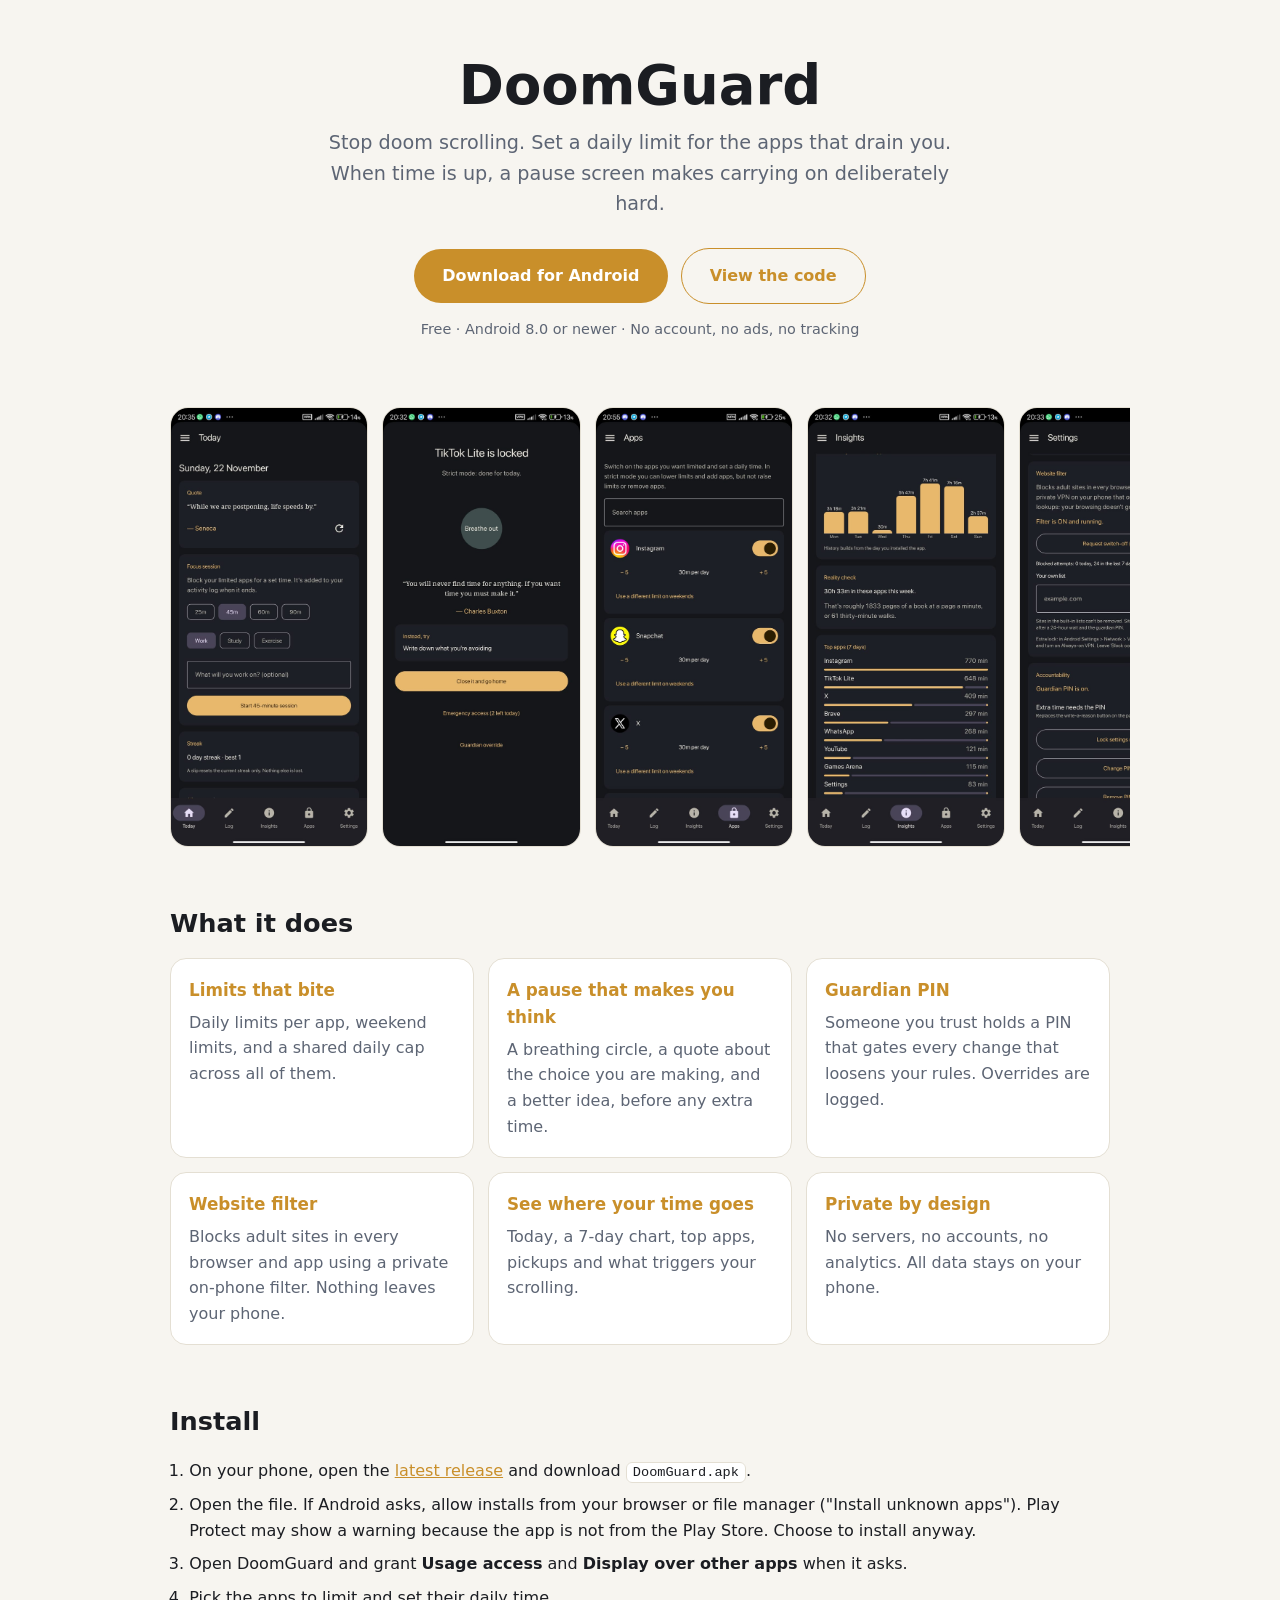
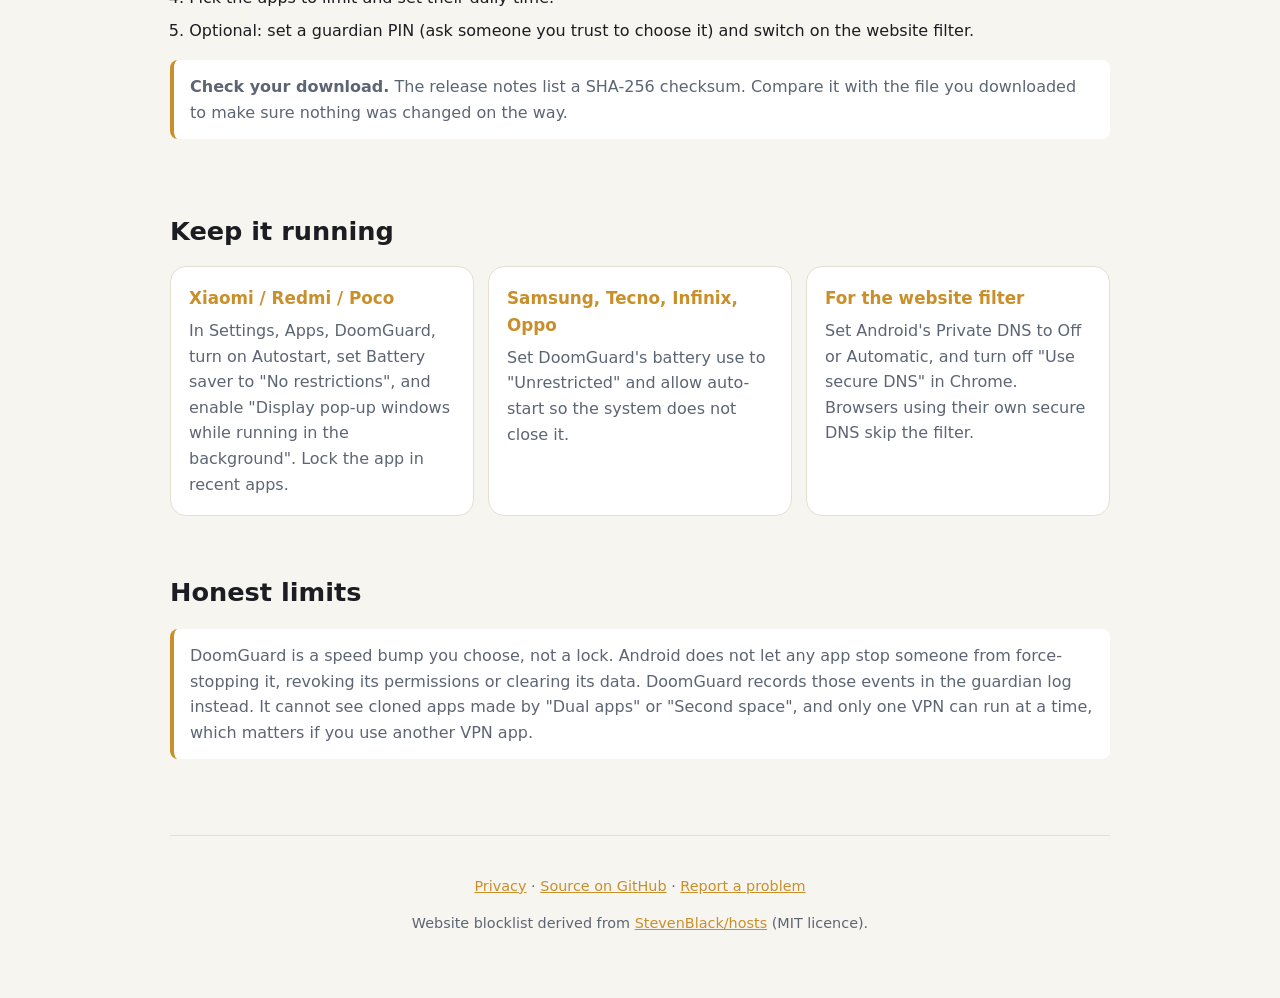
==== docs/index.html @ 23f225f0 "Add download page and privacy policy" ====
<!doctype html>
<html lang="en">
<head>
<meta charset="utf-8">
<meta name="viewport" content="width=device-width, initial-scale=1">
<title>DoomGuard: stop doom scrolling</title>
<meta name="description" content="An Android app that limits doom scrolling with per-app limits, a reflective pause screen, a guardian PIN and an adult-site filter. Free, no accounts, all data stays on your phone.">
<style>
:root{--bg:#14161b;--card:#1e2128;--line:#2c313b;--text:#eef0f4;--muted:#9aa3b2;--gold:#e8b96a;--goldtext:#2a1d05}
@media (prefers-color-scheme: light){:root{--bg:#f7f5f0;--card:#fff;--line:#e4dfd3;--text:#1b1d22;--muted:#5d6574;--gold:#c98f2a;--goldtext:#fff}}
*{box-sizing:border-box}
body{margin:0;background:var(--bg);color:var(--text);font:16px/1.6 system-ui,-apple-system,"Segoe UI",Roboto,sans-serif}
.wrap{max-width:980px;margin:0 auto;padding:0 20px}
header{padding:56px 0 24px;text-align:center}
h1{font-size:clamp(2.2rem,6vw,3.4rem);line-height:1.1;margin:0 0 12px}
.lead{font-size:1.2rem;color:var(--muted);max-width:640px;margin:0 auto 28px}
.btn{display:inline-block;background:var(--gold);color:var(--goldtext);font-weight:700;padding:14px 28px;border-radius:999px;text-decoration:none}
.btn.ghost{background:none;color:var(--gold);border:1px solid var(--gold);margin-left:8px}
.meta{color:var(--muted);font-size:.9rem;margin-top:14px}
.shots{display:flex;gap:14px;overflow-x:auto;padding:28px 20px;scroll-snap-type:x mandatory;margin:0 -20px}
.shots img{height:440px;width:auto;border-radius:18px;border:1px solid var(--line);scroll-snap-align:center;flex:none}
section{padding:28px 0}
h2{font-size:1.6rem;margin:0 0 14px}
.grid{display:grid;grid-template-columns:repeat(auto-fit,minmax(260px,1fr));gap:14px}
.card{background:var(--card);border:1px solid var(--line);border-radius:16px;padding:18px}
.card h3{margin:0 0 6px;font-size:1.05rem;color:var(--gold)}
.card p{margin:0;color:var(--muted)}
ol{padding-left:1.2rem}li{margin:8px 0}
.note{background:var(--card);border-left:4px solid var(--gold);border-radius:8px;padding:14px 16px;color:var(--muted)}
code{background:var(--card);border:1px solid var(--line);padding:2px 6px;border-radius:6px;word-break:break-all;font-size:.85rem}
footer{border-top:1px solid var(--line);margin-top:32px;padding:24px 0 48px;color:var(--muted);font-size:.9rem;text-align:center}
a{color:var(--gold)}
</style>
</head>
<body>
<div class="wrap">
<header>
  <h1>DoomGuard</h1>
  <p class="lead">Stop doom scrolling. Set a daily limit for the apps that drain you. When time is up, a pause screen makes carrying on deliberately hard.</p>
  <a class="btn" href="https://github.com/kaigaisivan/DoomGuard/releases/latest">Download for Android</a>
  <a class="btn ghost" href="https://github.com/kaigaisivan/DoomGuard">View the code</a>
  <p class="meta">Free · Android 8.0 or newer · No account, no ads, no tracking</p>
</header>
</div>

<div class="wrap">
  <div class="shots" aria-label="App screenshots">
    <img src="screenshots/today.png" alt="Today screen" loading="lazy">
    <img src="screenshots/pause.png" alt="Pause screen" loading="lazy">
    <img src="screenshots/apps.png" alt="Apps and limits" loading="lazy">
    <img src="screenshots/insights.png" alt="Insights" loading="lazy">
    <img src="screenshots/filter.png" alt="Website filter" loading="lazy">
    <img src="screenshots/guardian.png" alt="Guardian log" loading="lazy">
  </div>

  <section>
    <h2>What it does</h2>
    <div class="grid">
      <div class="card"><h3>Limits that bite</h3><p>Daily limits per app, weekend limits, and a shared daily cap across all of them.</p></div>
      <div class="card"><h3>A pause that makes you think</h3><p>A breathing circle, a quote about the choice you are making, and a better idea, before any extra time.</p></div>
      <div class="card"><h3>Guardian PIN</h3><p>Someone you trust holds a PIN that gates every change that loosens your rules. Overrides are logged.</p></div>
      <div class="card"><h3>Website filter</h3><p>Blocks adult sites in every browser and app using a private on-phone filter. Nothing leaves your phone.</p></div>
      <div class="card"><h3>See where your time goes</h3><p>Today, a 7-day chart, top apps, pickups and what triggers your scrolling.</p></div>
      <div class="card"><h3>Private by design</h3><p>No servers, no accounts, no analytics. All data stays on your phone.</p></div>
    </div>
  </section>

  <section>
    <h2>Install</h2>
    <ol>
      <li>On your phone, open the <a href="https://github.com/kaigaisivan/DoomGuard/releases/latest">latest release</a> and download <code>DoomGuard.apk</code>.</li>
      <li>Open the file. If Android asks, allow installs from your browser or file manager ("Install unknown apps"). Play Protect may show a warning because the app is not from the Play Store. Choose to install anyway.</li>
      <li>Open DoomGuard and grant <strong>Usage access</strong> and <strong>Display over other apps</strong> when it asks.</li>
      <li>Pick the apps to limit and set their daily time.</li>
      <li>Optional: set a guardian PIN (ask someone you trust to choose it) and switch on the website filter.</li>
    </ol>
    <p class="note"><strong>Check your download.</strong> The release notes list a SHA-256 checksum. Compare it with the file you downloaded to make sure nothing was changed on the way.</p>
  </section>

  <section>
    <h2>Keep it running</h2>
    <div class="grid">
      <div class="card"><h3>Xiaomi / Redmi / Poco</h3><p>In Settings, Apps, DoomGuard, turn on Autostart, set Battery saver to "No restrictions", and enable "Display pop-up windows while running in the background". Lock the app in recent apps.</p></div>
      <div class="card"><h3>Samsung, Tecno, Infinix, Oppo</h3><p>Set DoomGuard's battery use to "Unrestricted" and allow auto-start so the system does not close it.</p></div>
      <div class="card"><h3>For the website filter</h3><p>Set Android's Private DNS to Off or Automatic, and turn off "Use secure DNS" in Chrome. Browsers using their own secure DNS skip the filter.</p></div>
    </div>
  </section>

  <section>
    <h2>Honest limits</h2>
    <p class="note">DoomGuard is a speed bump you choose, not a lock. Android does not let any app stop someone from force-stopping it, revoking its permissions or clearing its data. DoomGuard records those events in the guardian log instead. It cannot see cloned apps made by "Dual apps" or "Second space", and only one VPN can run at a time, which matters if you use another VPN app.</p>
  </section>

  <footer>
    <p><a href="privacy.html">Privacy</a> · <a href="https://github.com/kaigaisivan/DoomGuard">Source on GitHub</a> · <a href="https://github.com/kaigaisivan/DoomGuard/issues">Report a problem</a></p>
    <p>Website blocklist derived from <a href="https://github.com/StevenBlack/hosts">StevenBlack/hosts</a> (MIT licence).</p>
  </footer>
</div>
</body>
</html>
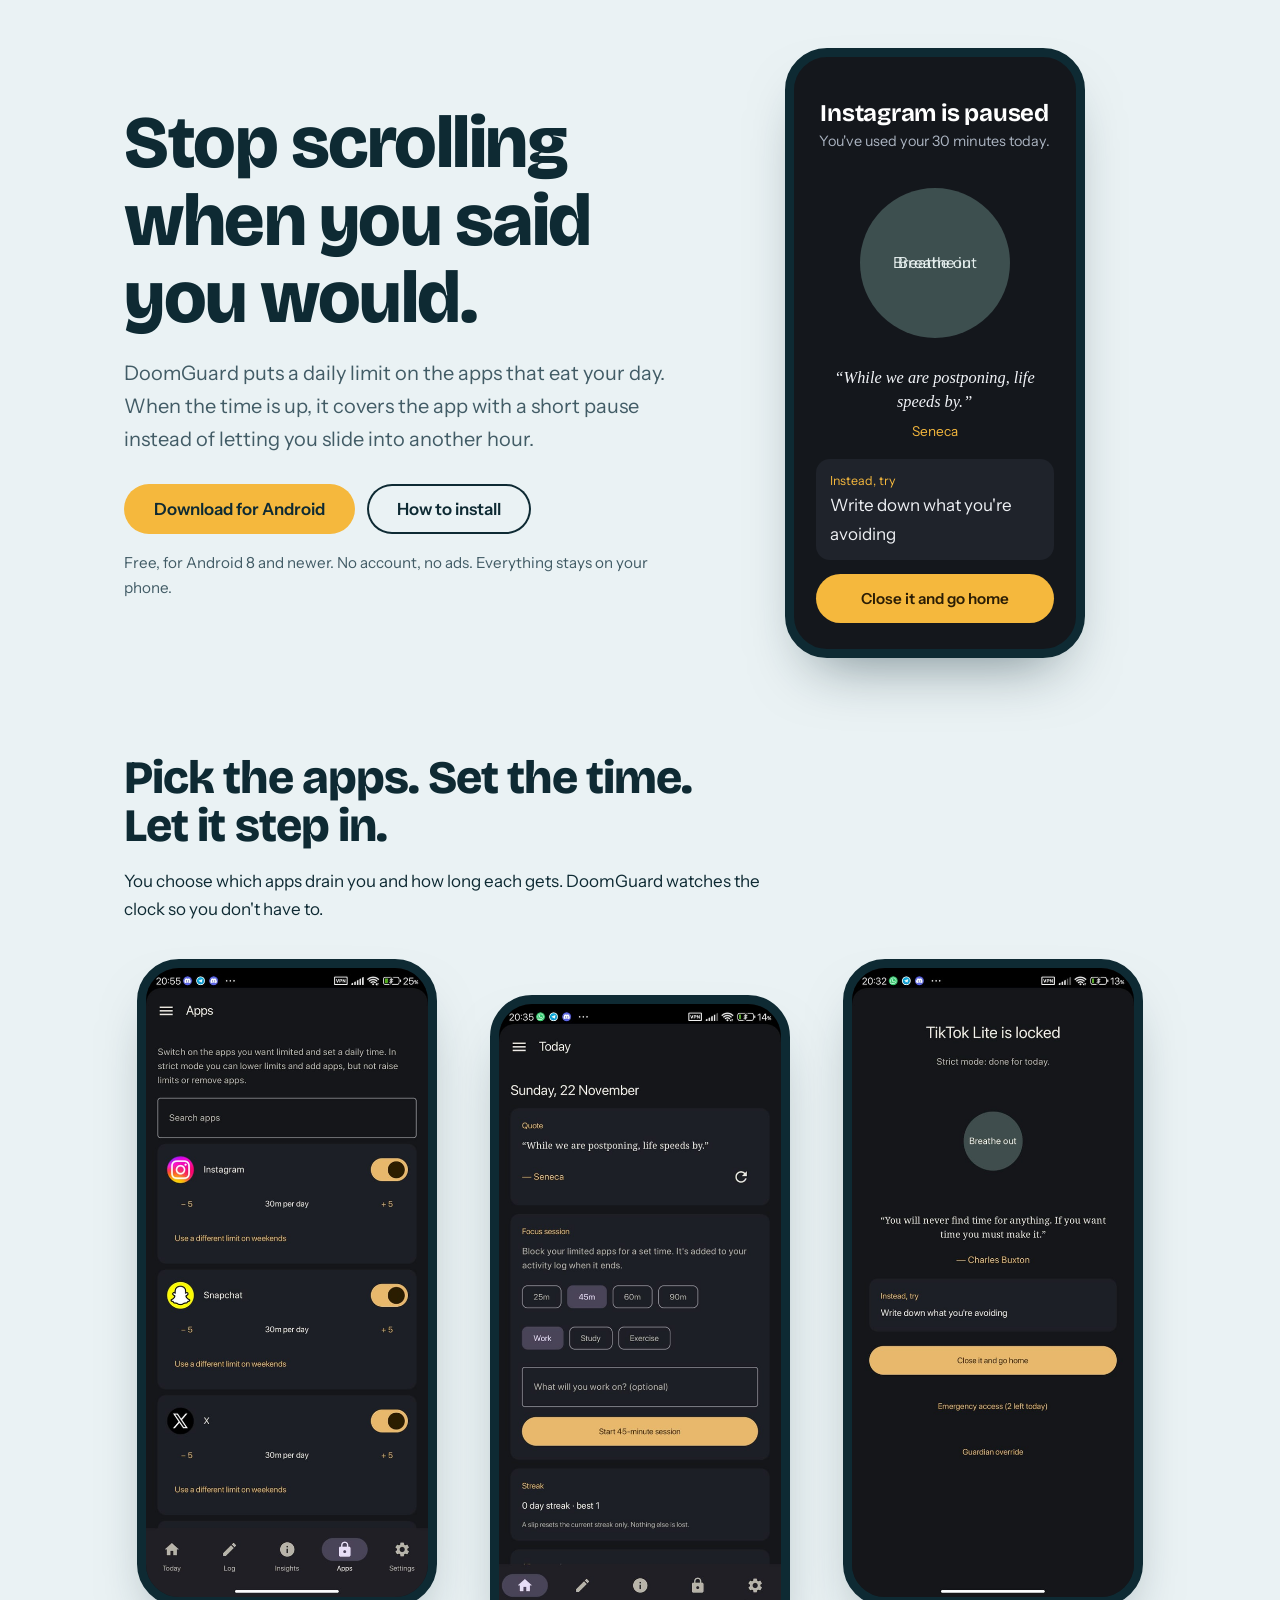
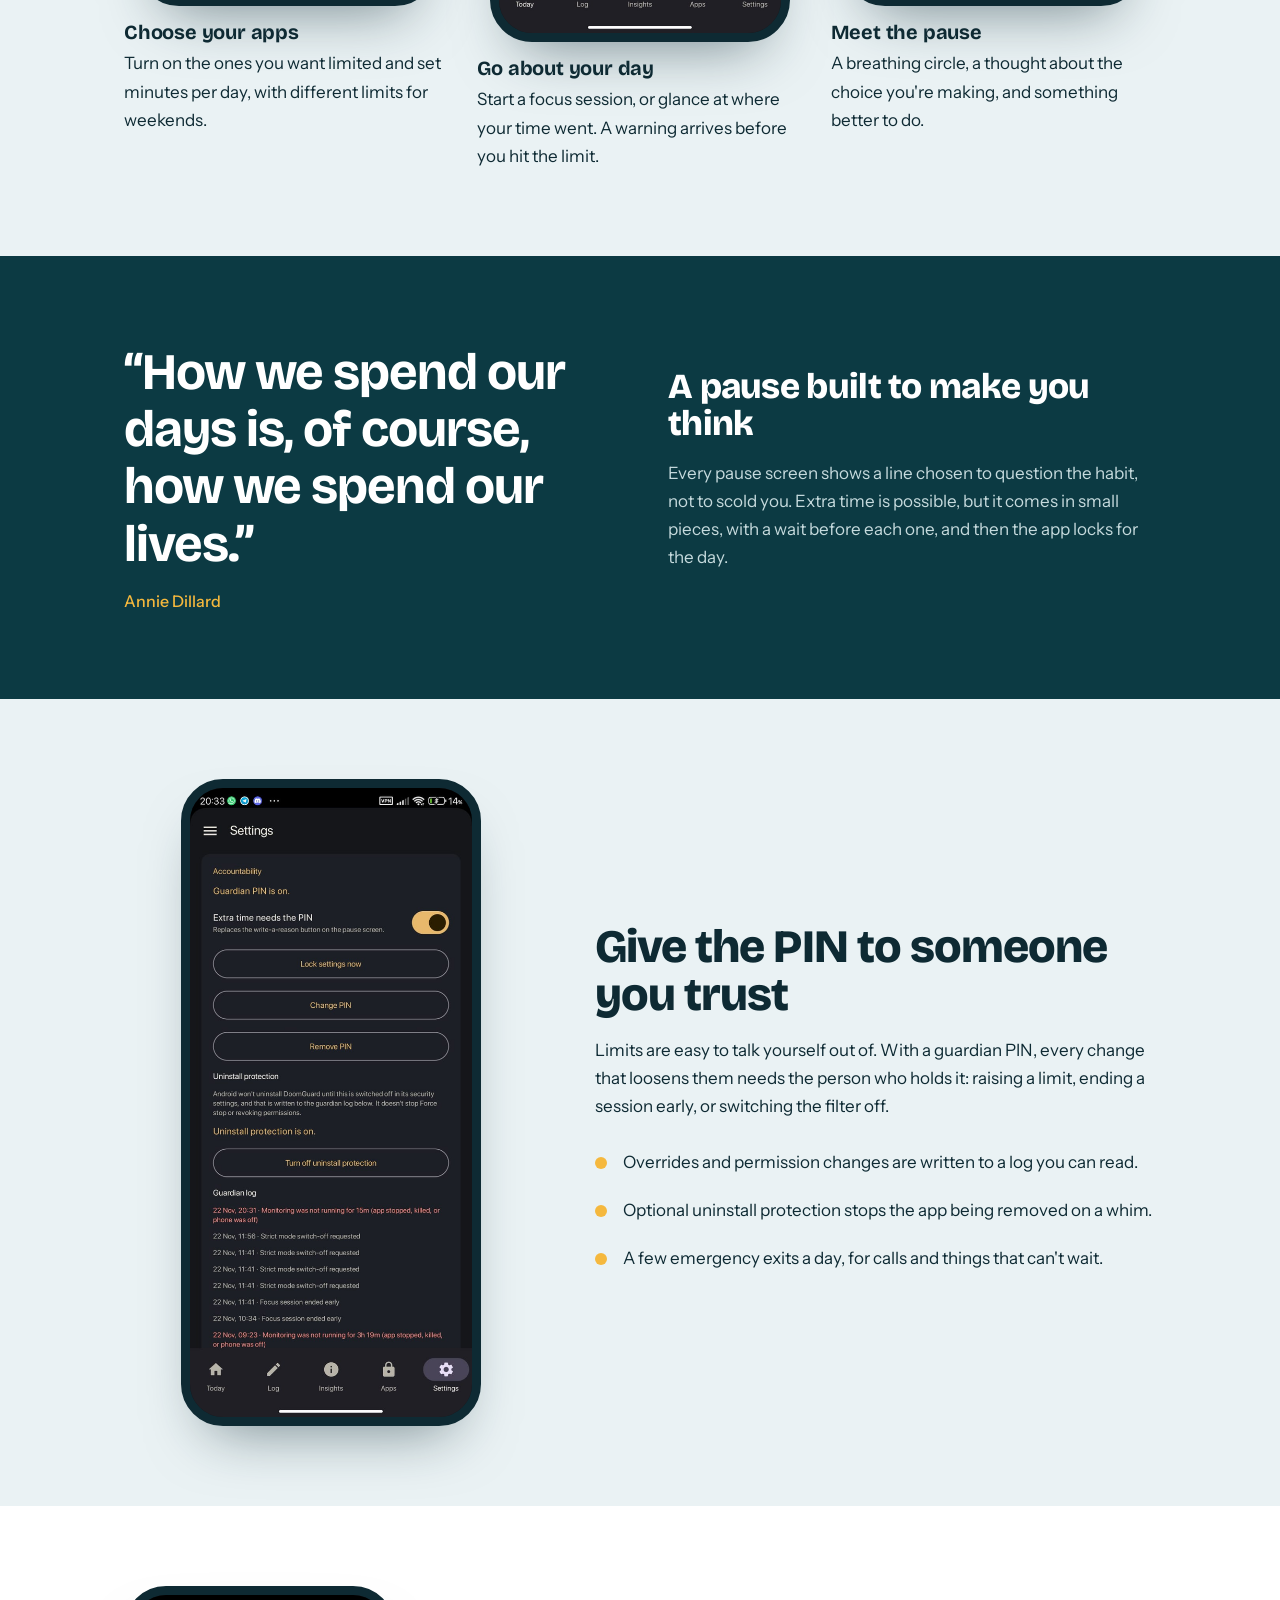
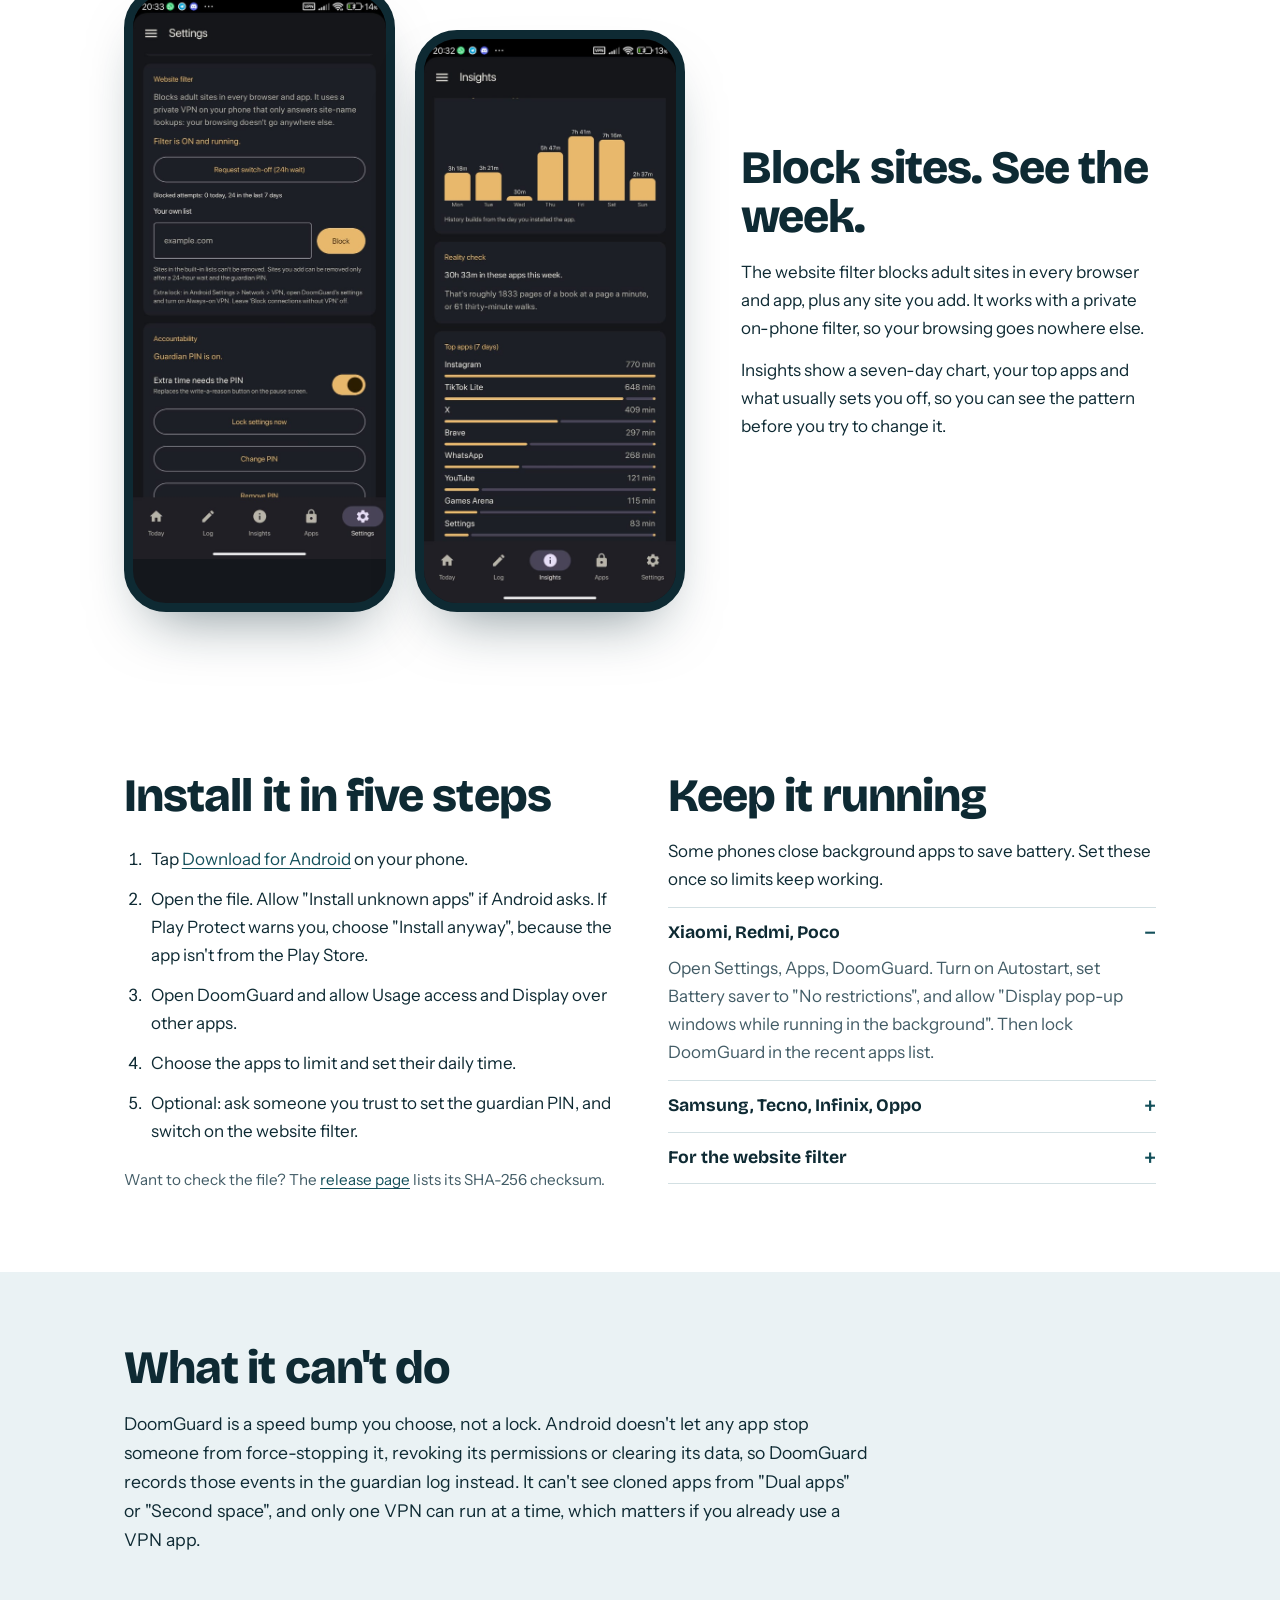
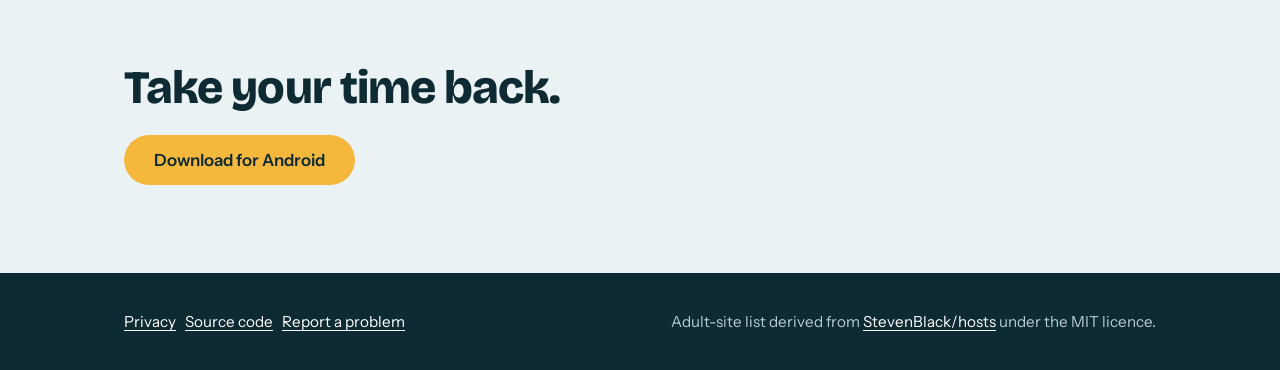
==== commit 3197f4a8: "Redisign download page" ====
--- a/docs/index.html
+++ b/docs/index.html
@@ -3,98 +3,273 @@
 <head>
 <meta charset="utf-8">
 <meta name="viewport" content="width=device-width, initial-scale=1">
-<title>DoomGuard: stop doom scrolling</title>
-<meta name="description" content="An Android app that limits doom scrolling with per-app limits, a reflective pause screen, a guardian PIN and an adult-site filter. Free, no accounts, all data stays on your phone.">
+<title>DoomGuard: an Android app that stops doom scrolling</title>
+<meta name="description" content="Set a daily limit for the apps that eat your day. When time is up, DoomGuard covers the app with a short pause. Free for Android, no account, and your data never leaves the phone.">
+<link rel="canonical" href="https://kaigaisivan.github.io/DoomGuard/">
+<meta property="og:type" content="website">
+<meta property="og:title" content="DoomGuard: stop scrolling when you said you would">
+<meta property="og:description" content="Daily limits, a pause that makes you think, and a guardian PIN. Free for Android, no account, no tracking.">
+<meta property="og:url" content="https://kaigaisivan.github.io/DoomGuard/">
+<meta property="og:image" content="https://kaigaisivan.github.io/DoomGuard/og.png">
+<meta name="twitter:card" content="summary_large_image">
+<meta name="theme-color" content="#eaf2f4">
+<script type="application/ld+json">
+{"@context":"https://schema.org","@type":"SoftwareApplication","name":"DoomGuard","operatingSystem":"Android 8.0+","applicationCategory":"LifestyleApplication","description":"An Android app that limits doom scrolling with per-app limits, a reflective pause screen, a guardian PIN and an adult-site filter.","offers":{"@type":"Offer","price":"0","priceCurrency":"USD"},"url":"https://kaigaisivan.github.io/DoomGuard/","downloadUrl":"https://github.com/kaigaisivan/DoomGuard/releases/latest/download/DoomGuard.apk"}
+</script>
+<link rel="preconnect" href="https://fonts.googleapis.com">
+<link rel="preconnect" href="https://fonts.gstatic.com" crossorigin>
+<link href="https://fonts.googleapis.com/css2?family=Bricolage+Grotesque:opsz,wght@12..96,700;12..96,800&family=Instrument+Sans:wght@400;500;600&display=swap" rel="stylesheet">
 <style>
-:root{--bg:#14161b;--card:#1e2128;--line:#2c313b;--text:#eef0f4;--muted:#9aa3b2;--gold:#e8b96a;--goldtext:#2a1d05}
-@media (prefers-color-scheme: light){:root{--bg:#f7f5f0;--card:#fff;--line:#e4dfd3;--text:#1b1d22;--muted:#5d6574;--gold:#c98f2a;--goldtext:#fff}}
+:root{
+  --mist:#eaf2f4; --white:#ffffff; --ink:#0e2a33; --ink2:#425c66;
+  --teal:#14505b; --teal-deep:#0c3a43; --sun:#f5b83d; --sun-deep:#d99a1a; --limit:#e4574b;
+  --display:"Bricolage Grotesque","Trebuchet MS",system-ui,sans-serif;
+  --body:"Instrument Sans",system-ui,-apple-system,"Segoe UI",Roboto,sans-serif;
+}
 *{box-sizing:border-box}
-body{margin:0;background:var(--bg);color:var(--text);font:16px/1.6 system-ui,-apple-system,"Segoe UI",Roboto,sans-serif}
-.wrap{max-width:980px;margin:0 auto;padding:0 20px}
-header{padding:56px 0 24px;text-align:center}
-h1{font-size:clamp(2.2rem,6vw,3.4rem);line-height:1.1;margin:0 0 12px}
-.lead{font-size:1.2rem;color:var(--muted);max-width:640px;margin:0 auto 28px}
-.btn{display:inline-block;background:var(--gold);color:var(--goldtext);font-weight:700;padding:14px 28px;border-radius:999px;text-decoration:none}
-.btn.ghost{background:none;color:var(--gold);border:1px solid var(--gold);margin-left:8px}
-.meta{color:var(--muted);font-size:.9rem;margin-top:14px}
-.shots{display:flex;gap:14px;overflow-x:auto;padding:28px 20px;scroll-snap-type:x mandatory;margin:0 -20px}
-.shots img{height:440px;width:auto;border-radius:18px;border:1px solid var(--line);scroll-snap-align:center;flex:none}
-section{padding:28px 0}
-h2{font-size:1.6rem;margin:0 0 14px}
-.grid{display:grid;grid-template-columns:repeat(auto-fit,minmax(260px,1fr));gap:14px}
-.card{background:var(--card);border:1px solid var(--line);border-radius:16px;padding:18px}
-.card h3{margin:0 0 6px;font-size:1.05rem;color:var(--gold)}
-.card p{margin:0;color:var(--muted)}
-ol{padding-left:1.2rem}li{margin:8px 0}
-.note{background:var(--card);border-left:4px solid var(--gold);border-radius:8px;padding:14px 16px;color:var(--muted)}
-code{background:var(--card);border:1px solid var(--line);padding:2px 6px;border-radius:6px;word-break:break-all;font-size:.85rem}
-footer{border-top:1px solid var(--line);margin-top:32px;padding:24px 0 48px;color:var(--muted);font-size:.9rem;text-align:center}
-a{color:var(--gold)}
+html{scroll-behavior:smooth}
+body{margin:0;background:var(--mist);color:var(--ink);font:400 1.0625rem/1.65 var(--body)}
+img{max-width:100%;display:block}
+a{color:var(--teal);text-underline-offset:3px}
+a:focus-visible,summary:focus-visible,.btn:focus-visible{outline:3px solid var(--ink);outline-offset:3px;border-radius:6px}
+.wrap{max-width:1080px;margin:0 auto;padding:0 24px}
+h1,h2,h3{font-family:var(--display);font-weight:800;line-height:1.05;letter-spacing:-.02em;margin:0}
+h1{font-size:clamp(2.6rem,7vw,4.6rem)}
+h2{font-size:clamp(1.9rem,4.4vw,2.9rem);margin-bottom:16px}
+h3{font-size:1.25rem;font-weight:700;letter-spacing:-.01em;margin-bottom:6px}
+p{margin:0 0 14px;max-width:62ch}
+
+/* Buttons */
+.btn{display:inline-block;font:600 1.05rem var(--body);text-decoration:none;padding:15px 30px;border-radius:999px;background:var(--sun);color:var(--ink);transition:transform .15s,background .15s}
+.btn:hover{background:var(--sun-deep);transform:translateY(-2px)}
+.btn.plain{background:transparent;color:var(--ink);box-shadow:inset 0 0 0 2px var(--ink)}
+.btn.plain:hover{background:var(--ink);color:var(--mist)}
+.fine{color:var(--ink2);font-size:.95rem;margin:16px 0 0}
+
+/* Hero */
+.hero{padding:48px 0 72px}
+.hero .wrap{display:grid;grid-template-columns:1.1fr .9fr;gap:48px;align-items:center}
+.hero p.lead{font-size:1.25rem;margin:20px 0 28px;color:var(--ink2)}
+.actions{display:flex;flex-wrap:wrap;gap:12px}
+
+/* Live pause screen, the app's signature moment */
+.phone{width:min(300px,100%);margin:0 auto;border:9px solid var(--ink);border-radius:42px;background:#14171c;color:#eef0f4;overflow:hidden;box-shadow:0 30px 60px -28px rgba(14,42,51,.55)}
+.phone img{width:100%}
+.live{padding:44px 22px 26px;text-align:center;min-height:560px;display:flex;flex-direction:column;align-items:center}
+.live h2{font-family:var(--display);font-size:1.5rem;font-weight:700;letter-spacing:-.01em;margin:0 0 4px;color:#fff}
+.live .sub{color:#aab3c0;font-size:.9rem;margin:0}
+.ring{margin:34px 0 28px;width:150px;height:150px;border-radius:50%;background:#3d4f4f;display:grid;place-items:center;animation:breathe 8s ease-in-out infinite}
+.ring span{grid-area:1/1;font-size:.95rem;color:#e6efee}
+.ring .in{animation:fadeIn 8s infinite}
+.ring .out{animation:fadeOut 8s infinite}
+@keyframes breathe{0%,100%{transform:scale(.72)}50%{transform:scale(1)}}
+@keyframes fadeIn{0%,45%{opacity:1}50%,95%{opacity:0}100%{opacity:1}}
+@keyframes fadeOut{0%,45%{opacity:0}50%,95%{opacity:1}100%{opacity:0}}
+.live blockquote{margin:0 0 20px;font:italic 1.02rem/1.5 Georgia,"Times New Roman",serif;color:#f2f4f8}
+.live blockquote cite{display:block;margin-top:8px;font:normal .85rem var(--body);color:var(--sun)}
+.live .try{width:100%;background:#1f232b;border-radius:14px;padding:12px 14px;text-align:left;margin-bottom:14px}
+.live .try small{display:block;color:var(--sun);font-size:.78rem}
+.live .go{width:100%;background:var(--sun);color:#2a1d05;font-weight:600;border-radius:999px;padding:12px;font-size:.95rem}
+@media (prefers-reduced-motion:reduce){.ring,.ring .in,.ring .out{animation:none}.ring{transform:scale(.9)}.ring .in{opacity:0}.ring .out{opacity:1}}
+
+/* Sequence of three real screens */
+.seq{padding:24px 0 72px}
+.seq .intro{max-width:640px;margin-bottom:36px}
+.trio{display:grid;grid-template-columns:repeat(3,1fr);gap:28px;align-items:start}
+.trio .phone{width:100%;max-width:300px}
+.trio figure{margin:0}
+.trio figcaption{margin-top:16px}
+.trio figure:nth-child(2){margin-top:36px}
+
+/* One loud band */
+.band{background:var(--teal-deep);color:#e9f2f3;padding:88px 0}
+.band .wrap{display:grid;grid-template-columns:1fr 1fr;gap:56px;align-items:center}
+.band blockquote{margin:0;font:700 clamp(2rem,4.6vw,3.2rem)/1.12 var(--display);letter-spacing:-.02em;color:#fff}
+.band blockquote cite{display:block;margin-top:18px;font:500 1rem var(--body);letter-spacing:0;color:var(--sun)}
+.band p{color:#c6dadd}
+.band h2{color:#fff;font-size:clamp(1.6rem,3.4vw,2.2rem)}
+
+/* Feature rows */
+.row{padding:80px 0}
+.row .wrap{display:grid;grid-template-columns:.85fr 1.15fr;gap:56px;align-items:center}
+.row.flip .wrap{grid-template-columns:1.15fr .85fr}
+.row.flip .phone{order:2}
+.row.flip .words{order:1}
+.words ul{padding:0;margin:18px 0 0;list-style:none}
+.words li{padding:10px 0 10px 28px;position:relative}
+.words li::before{content:"";position:absolute;left:0;top:19px;width:12px;height:12px;border-radius:50%;background:var(--sun)}
+.pair{display:grid;grid-template-columns:1fr 1fr;gap:20px}
+.pair .phone:nth-child(2){margin-top:44px}
+
+/* Install */
+.install{background:var(--white);padding:80px 0}
+.install .wrap{display:grid;grid-template-columns:1fr 1fr;gap:56px}
+ol.steps{margin:18px 0 0;padding-left:1.3rem}
+ol.steps li{padding:6px 0 6px 6px}
+details{border-bottom:1px solid #d3e0e3;padding:14px 0}
+details:first-of-type{border-top:1px solid #d3e0e3}
+summary{cursor:pointer;font:700 1.1rem var(--display);list-style:none;display:flex;justify-content:space-between;gap:12px}
+summary::-webkit-details-marker{display:none}
+summary::after{content:"+";font:600 1.4rem/1 var(--body);color:var(--teal)}
+details[open] summary::after{content:"\2212"}
+details p{margin:10px 0 0;color:var(--ink2)}
+
+.limits{padding:72px 0}
+.limits p{font-size:1.1rem}
+.cta{padding:24px 0 88px;text-align:left}
+.cta h2{margin-bottom:22px}
+footer{background:var(--ink);color:#b9ccd2;padding:36px 0;font-size:.95rem}
+footer a{color:#fff}
+footer .wrap{display:flex;flex-wrap:wrap;gap:12px 28px;justify-content:space-between}
+footer p{margin:0;max-width:none}
+
+@media (max-width:860px){
+  .hero .wrap,.band .wrap,.row .wrap,.row.flip .wrap,.install .wrap{grid-template-columns:1fr;gap:36px}
+  .row.flip .phone,.row.flip .words{order:0}
+  .hero{padding-top:28px}
+  .trio{display:flex;overflow-x:auto;scroll-snap-type:x mandatory;gap:18px;padding-bottom:12px;margin:0 -24px;padding-left:24px;padding-right:24px}
+  .trio figure{flex:0 0 74%;scroll-snap-align:center}
+  .trio figure:nth-child(2){margin-top:0}
+  .pair{grid-template-columns:1fr 1fr;gap:12px}
+}
 </style>
 </head>
 <body>
-<div class="wrap">
-<header>
-  <h1>DoomGuard</h1>
-  <p class="lead">Stop doom scrolling. Set a daily limit for the apps that drain you. When time is up, a pause screen makes carrying on deliberately hard.</p>
-  <a class="btn" href="https://github.com/kaigaisivan/DoomGuard/releases/latest">Download for Android</a>
-  <a class="btn ghost" href="https://github.com/kaigaisivan/DoomGuard">View the code</a>
-  <p class="meta">Free · Android 8.0 or newer · No account, no ads, no tracking</p>
+
+<header class="hero">
+  <div class="wrap">
+    <div>
+      <h1>Stop scrolling when you said you would.</h1>
+      <p class="lead">DoomGuard puts a daily limit on the apps that eat your day. When the time is up, it covers the app with a short pause instead of letting you slide into another hour.</p>
+      <div class="actions">
+        <a class="btn" href="https://github.com/kaigaisivan/DoomGuard/releases/latest/download/DoomGuard.apk">Download for Android</a>
+        <a class="btn plain" href="#install">How to install</a>
+      </div>
+      <p class="fine">Free, for Android 8 and newer. No account, no ads. Everything stays on your phone.</p>
+    </div>
+
+    <div class="phone" role="img" aria-label="The DoomGuard pause screen: a breathing circle, a quote and a button to close the app">
+      <div class="live">
+        <h2>Instagram is paused</h2>
+        <p class="sub">You've used your 30 minutes today.</p>
+        <div class="ring"><span class="in">Breathe in</span><span class="out">Breathe out</span></div>
+        <blockquote>“While we are postponing, life speeds by.”<cite>Seneca</cite></blockquote>
+        <div class="try"><small>Instead, try</small>Write down what you're avoiding</div>
+        <div class="go">Close it and go home</div>
+      </div>
+    </div>
+  </div>
 </header>
-</div>
-
-<div class="wrap">
-  <div class="shots" aria-label="App screenshots">
-    <img src="screenshots/today.png" alt="Today screen" loading="lazy">
-    <img src="screenshots/pause.png" alt="Pause screen" loading="lazy">
-    <img src="screenshots/apps.png" alt="Apps and limits" loading="lazy">
-    <img src="screenshots/insights.png" alt="Insights" loading="lazy">
-    <img src="screenshots/filter.png" alt="Website filter" loading="lazy">
-    <img src="screenshots/guardian.png" alt="Guardian log" loading="lazy">
-  </div>
-
-  <section>
-    <h2>What it does</h2>
-    <div class="grid">
-      <div class="card"><h3>Limits that bite</h3><p>Daily limits per app, weekend limits, and a shared daily cap across all of them.</p></div>
-      <div class="card"><h3>A pause that makes you think</h3><p>A breathing circle, a quote about the choice you are making, and a better idea, before any extra time.</p></div>
-      <div class="card"><h3>Guardian PIN</h3><p>Someone you trust holds a PIN that gates every change that loosens your rules. Overrides are logged.</p></div>
-      <div class="card"><h3>Website filter</h3><p>Blocks adult sites in every browser and app using a private on-phone filter. Nothing leaves your phone.</p></div>
-      <div class="card"><h3>See where your time goes</h3><p>Today, a 7-day chart, top apps, pickups and what triggers your scrolling.</p></div>
-      <div class="card"><h3>Private by design</h3><p>No servers, no accounts, no analytics. All data stays on your phone.</p></div>
-    </div>
-  </section>
-
-  <section>
-    <h2>Install</h2>
-    <ol>
-      <li>On your phone, open the <a href="https://github.com/kaigaisivan/DoomGuard/releases/latest">latest release</a> and download <code>DoomGuard.apk</code>.</li>
-      <li>Open the file. If Android asks, allow installs from your browser or file manager ("Install unknown apps"). Play Protect may show a warning because the app is not from the Play Store. Choose to install anyway.</li>
-      <li>Open DoomGuard and grant <strong>Usage access</strong> and <strong>Display over other apps</strong> when it asks.</li>
-      <li>Pick the apps to limit and set their daily time.</li>
-      <li>Optional: set a guardian PIN (ask someone you trust to choose it) and switch on the website filter.</li>
-    </ol>
-    <p class="note"><strong>Check your download.</strong> The release notes list a SHA-256 checksum. Compare it with the file you downloaded to make sure nothing was changed on the way.</p>
-  </section>
-
-  <section>
-    <h2>Keep it running</h2>
-    <div class="grid">
-      <div class="card"><h3>Xiaomi / Redmi / Poco</h3><p>In Settings, Apps, DoomGuard, turn on Autostart, set Battery saver to "No restrictions", and enable "Display pop-up windows while running in the background". Lock the app in recent apps.</p></div>
-      <div class="card"><h3>Samsung, Tecno, Infinix, Oppo</h3><p>Set DoomGuard's battery use to "Unrestricted" and allow auto-start so the system does not close it.</p></div>
-      <div class="card"><h3>For the website filter</h3><p>Set Android's Private DNS to Off or Automatic, and turn off "Use secure DNS" in Chrome. Browsers using their own secure DNS skip the filter.</p></div>
-    </div>
-  </section>
-
-  <section>
-    <h2>Honest limits</h2>
-    <p class="note">DoomGuard is a speed bump you choose, not a lock. Android does not let any app stop someone from force-stopping it, revoking its permissions or clearing its data. DoomGuard records those events in the guardian log instead. It cannot see cloned apps made by "Dual apps" or "Second space", and only one VPN can run at a time, which matters if you use another VPN app.</p>
-  </section>
-
-  <footer>
-    <p><a href="privacy.html">Privacy</a> · <a href="https://github.com/kaigaisivan/DoomGuard">Source on GitHub</a> · <a href="https://github.com/kaigaisivan/DoomGuard/issues">Report a problem</a></p>
-    <p>Website blocklist derived from <a href="https://github.com/StevenBlack/hosts">StevenBlack/hosts</a> (MIT licence).</p>
-  </footer>
-</div>
+
+<main>
+<section class="seq" aria-labelledby="how">
+  <div class="wrap">
+    <div class="intro">
+      <h2 id="how">Pick the apps. Set the time. Let it step in.</h2>
+      <p>You choose which apps drain you and how long each gets. DoomGuard watches the clock so you don't have to.</p>
+    </div>
+    <div class="trio">
+      <figure>
+        <div class="phone"><img src="screenshots/apps.png" alt="Apps screen with a switch and a daily time for each app" loading="lazy"></div>
+        <figcaption><h3>Choose your apps</h3><p>Turn on the ones you want limited and set minutes per day, with different limits for weekends.</p></figcaption>
+      </figure>
+      <figure>
+        <div class="phone"><img src="screenshots/today.png" alt="Today screen with a quote and a focus session" loading="lazy"></div>
+        <figcaption><h3>Go about your day</h3><p>Start a focus session, or glance at where your time went. A warning arrives before you hit the limit.</p></figcaption>
+      </figure>
+      <figure>
+        <div class="phone"><img src="screenshots/pause.png" alt="Pause screen shown over a locked app" loading="lazy"></div>
+        <figcaption><h3>Meet the pause</h3><p>A breathing circle, a thought about the choice you're making, and something better to do.</p></figcaption>
+      </figure>
+    </div>
+  </div>
+</section>
+
+<section class="band">
+  <div class="wrap">
+    <blockquote>“How we spend our days is, of course, how we spend our lives.”<cite>Annie Dillard</cite></blockquote>
+    <div>
+      <h2>A pause built to make you think</h2>
+      <p>Every pause screen shows a line chosen to question the habit, not to scold you. Extra time is possible, but it comes in small pieces, with a wait before each one, and then the app locks for the day.</p>
+    </div>
+  </div>
+</section>
+
+<section class="row">
+  <div class="wrap">
+    <div class="phone"><img src="screenshots/guardian.png" alt="Guardian log listing overrides and permission changes" loading="lazy"></div>
+    <div class="words">
+      <h2>Give the PIN to someone you trust</h2>
+      <p>Limits are easy to talk yourself out of. With a guardian PIN, every change that loosens them needs the person who holds it: raising a limit, ending a session early, or switching the filter off.</p>
+      <ul>
+        <li>Overrides and permission changes are written to a log you can read.</li>
+        <li>Optional uninstall protection stops the app being removed on a whim.</li>
+        <li>A few emergency exits a day, for calls and things that can't wait.</li>
+      </ul>
+    </div>
+  </div>
+</section>
+
+<section class="row flip" style="background:var(--white)">
+  <div class="wrap">
+    <div class="pair">
+      <div class="phone"><img src="screenshots/filter.png" alt="Website filter settings" loading="lazy"></div>
+      <div class="phone"><img src="screenshots/insights.png" alt="Weekly screen time chart and top apps" loading="lazy"></div>
+    </div>
+    <div class="words">
+      <h2>Block sites. See the week.</h2>
+      <p>The website filter blocks adult sites in every browser and app, plus any site you add. It works with a private on-phone filter, so your browsing goes nowhere else.</p>
+      <p>Insights show a seven-day chart, your top apps and what usually sets you off, so you can see the pattern before you try to change it.</p>
+    </div>
+  </div>
+</section>
+
+<section class="install" id="install">
+  <div class="wrap">
+    <div>
+      <h2>Install it in five steps</h2>
+      <ol class="steps">
+        <li>Tap <a href="https://github.com/kaigaisivan/DoomGuard/releases/latest/download/DoomGuard.apk">Download for Android</a> on your phone.</li>
+        <li>Open the file. Allow "Install unknown apps" if Android asks. If Play Protect warns you, choose "Install anyway", because the app isn't from the Play Store.</li>
+        <li>Open DoomGuard and allow Usage access and Display over other apps.</li>
+        <li>Choose the apps to limit and set their daily time.</li>
+        <li>Optional: ask someone you trust to set the guardian PIN, and switch on the website filter.</li>
+      </ol>
+      <p class="fine">Want to check the file? The <a href="https://github.com/kaigaisivan/DoomGuard/releases/latest">release page</a> lists its SHA-256 checksum.</p>
+    </div>
+    <div>
+      <h2>Keep it running</h2>
+      <p>Some phones close background apps to save battery. Set these once so limits keep working.</p>
+      <details open><summary>Xiaomi, Redmi, Poco</summary>
+        <p>Open Settings, Apps, DoomGuard. Turn on Autostart, set Battery saver to "No restrictions", and allow "Display pop-up windows while running in the background". Then lock DoomGuard in the recent apps list.</p></details>
+      <details><summary>Samsung, Tecno, Infinix, Oppo</summary>
+        <p>Set DoomGuard's battery use to "Unrestricted" and allow it to start automatically.</p></details>
+      <details><summary>For the website filter</summary>
+        <p>Set Android's Private DNS to Off or Automatic, and turn off "Use secure DNS" in Chrome. A browser that uses its own secure DNS skips the filter.</p></details>
+    </div>
+  </div>
+</section>
+
+<section class="limits">
+  <div class="wrap">
+    <h2>What it can't do</h2>
+    <p>DoomGuard is a speed bump you choose, not a lock. Android doesn't let any app stop someone from force-stopping it, revoking its permissions or clearing its data, so DoomGuard records those events in the guardian log instead. It can't see cloned apps from "Dual apps" or "Second space", and only one VPN can run at a time, which matters if you already use a VPN app.</p>
+  </div>
+</section>
+
+<section class="cta">
+  <div class="wrap">
+    <h2>Take your time back.</h2>
+    <a class="btn" href="https://github.com/kaigaisivan/DoomGuard/releases/latest/download/DoomGuard.apk">Download for Android</a>
+  </div>
+</section>
+</main>
+
+<footer>
+  <div class="wrap">
+    <p><a href="privacy.html">Privacy</a> &nbsp; <a href="https://github.com/kaigaisivan/DoomGuard">Source code</a> &nbsp; <a href="https://github.com/kaigaisivan/DoomGuard/issues">Report a problem</a></p>
+    <p>Adult-site list derived from <a href="https://github.com/StevenBlack/hosts">StevenBlack/hosts</a> under the MIT licence.</p>
+  </div>
+</footer>
 </body>
 </html>
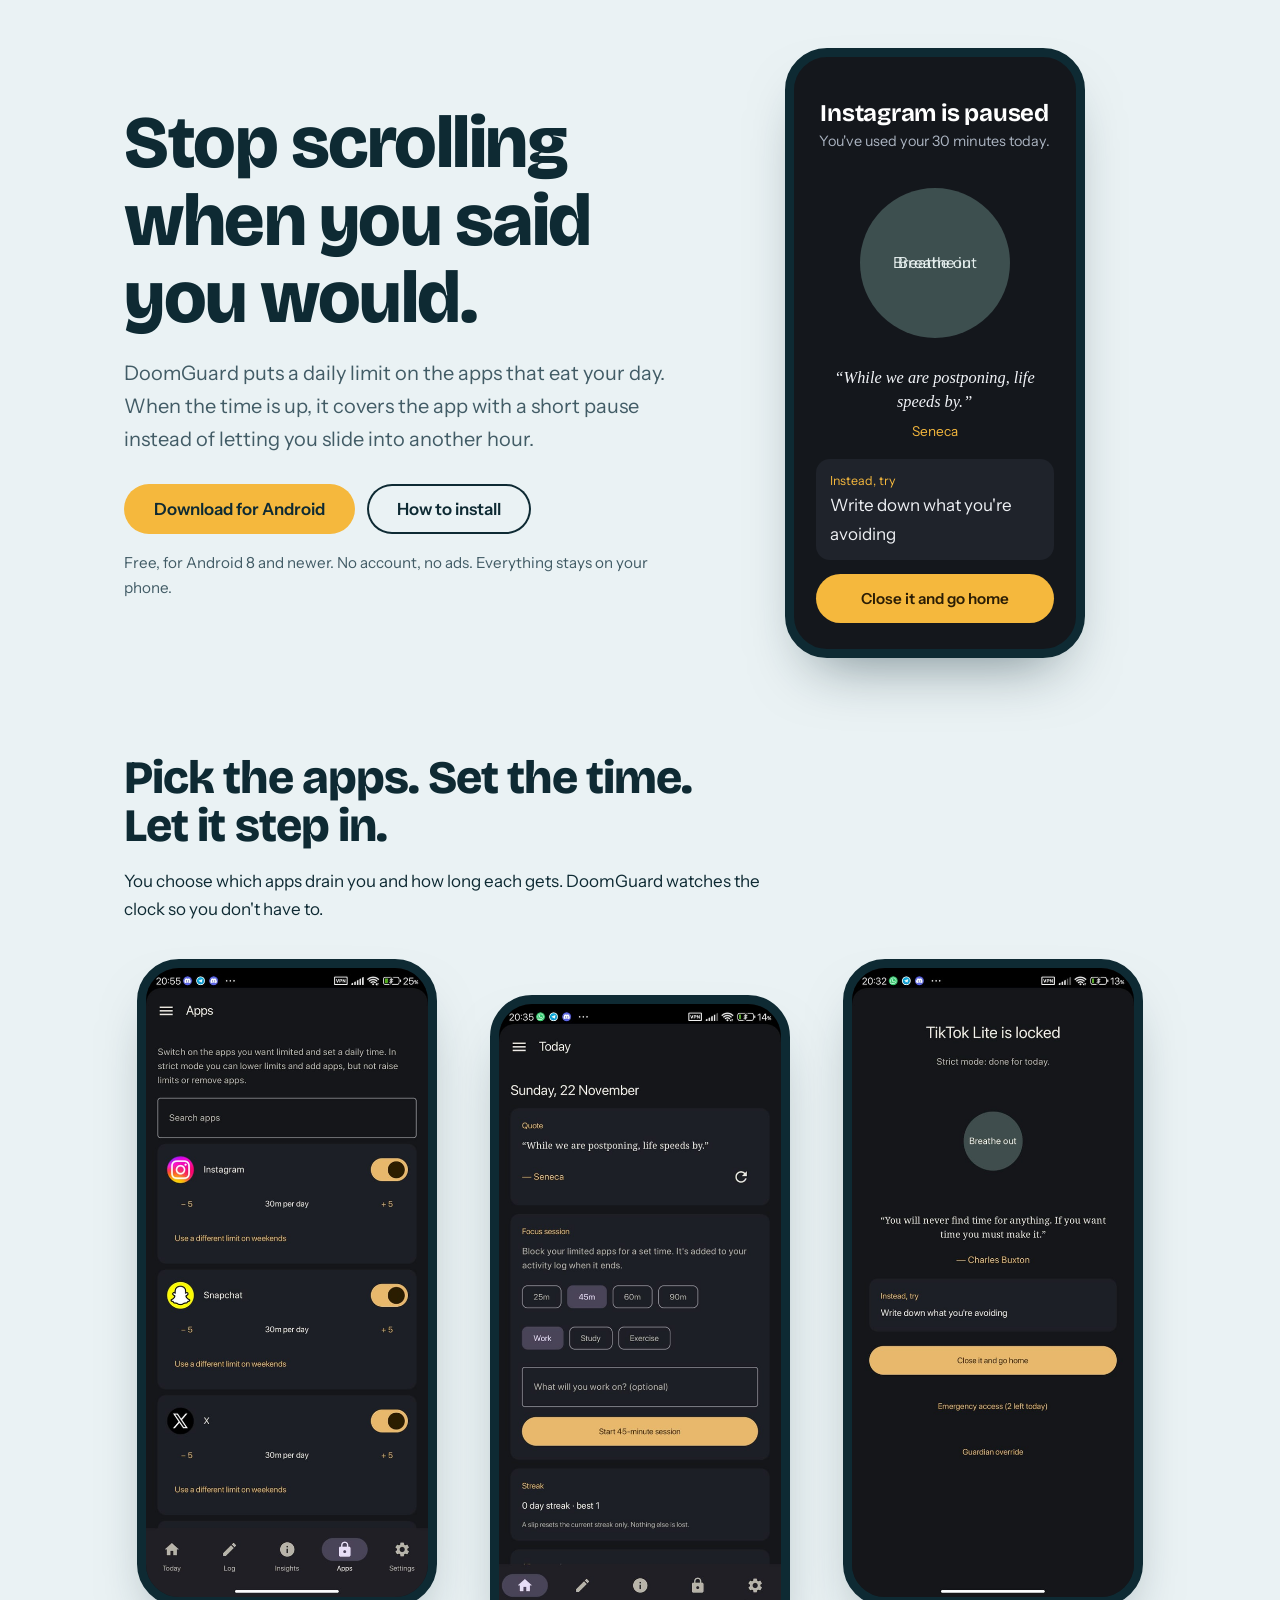
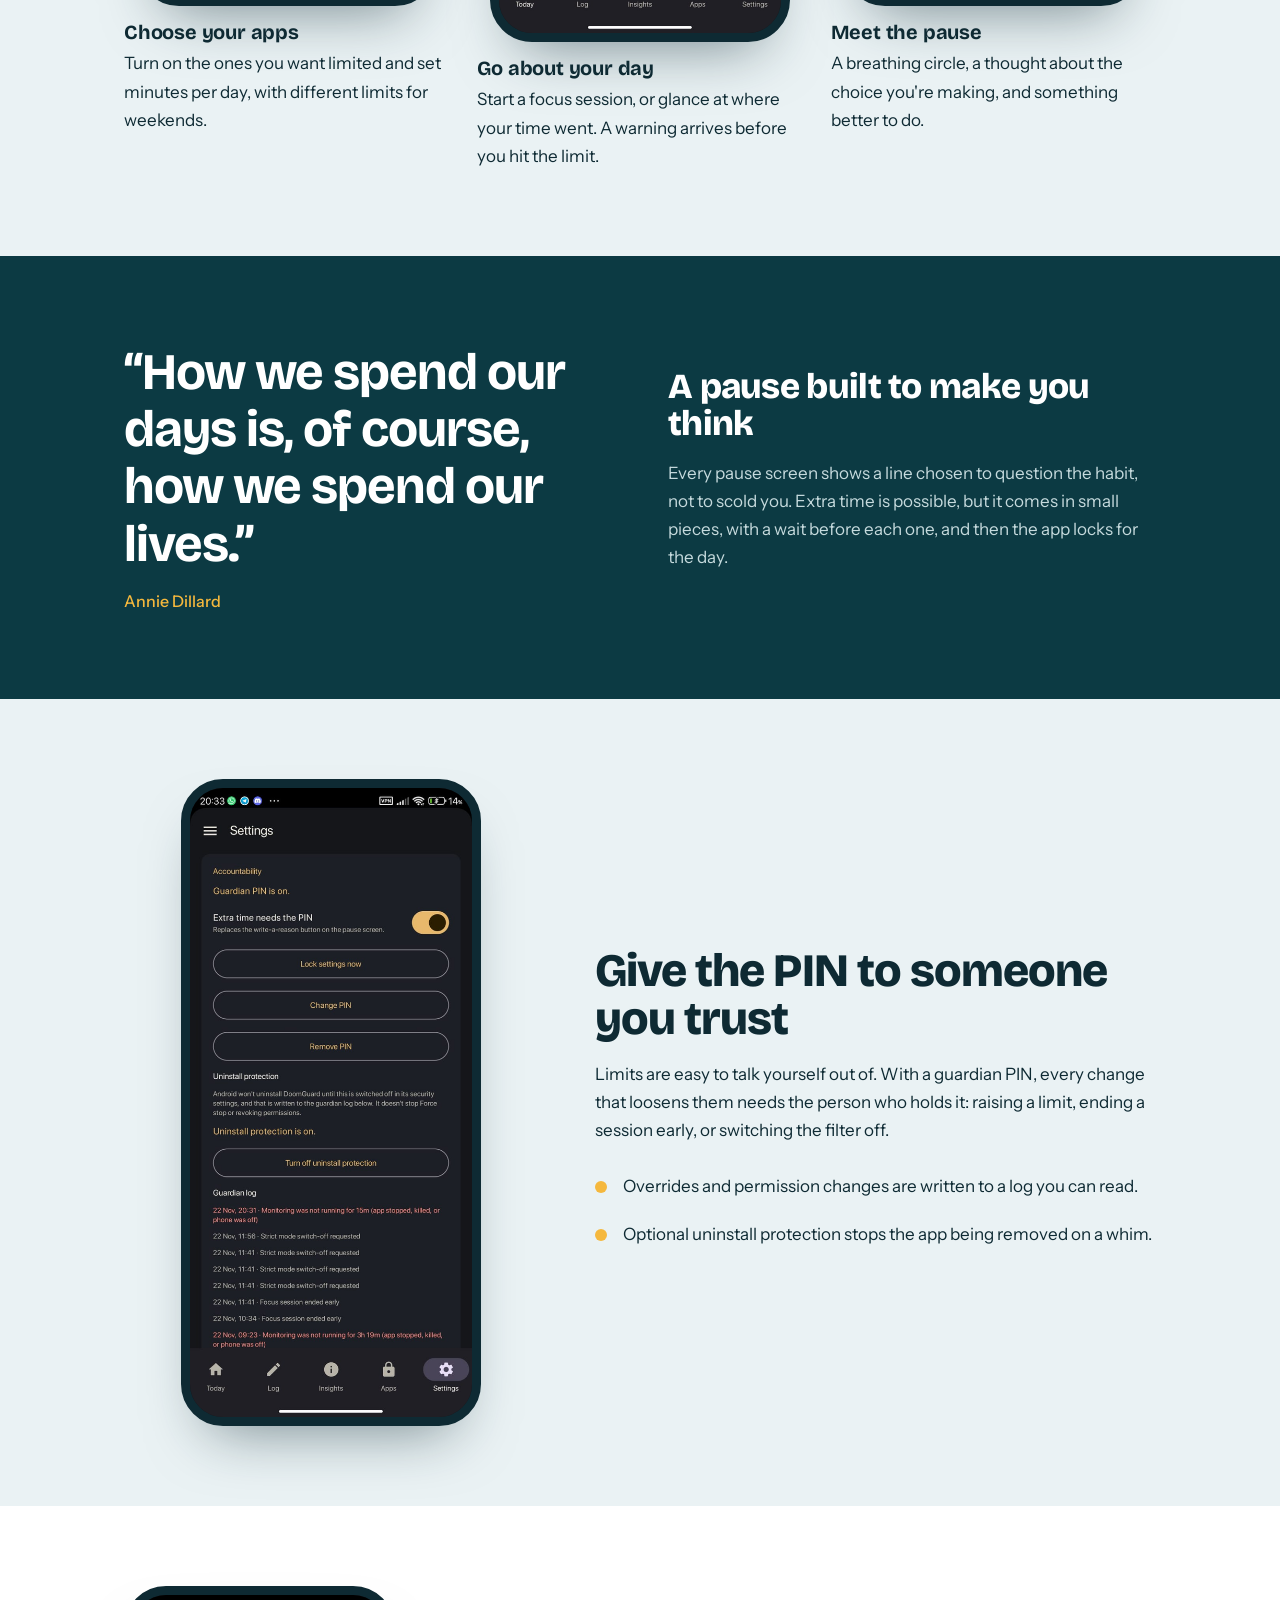
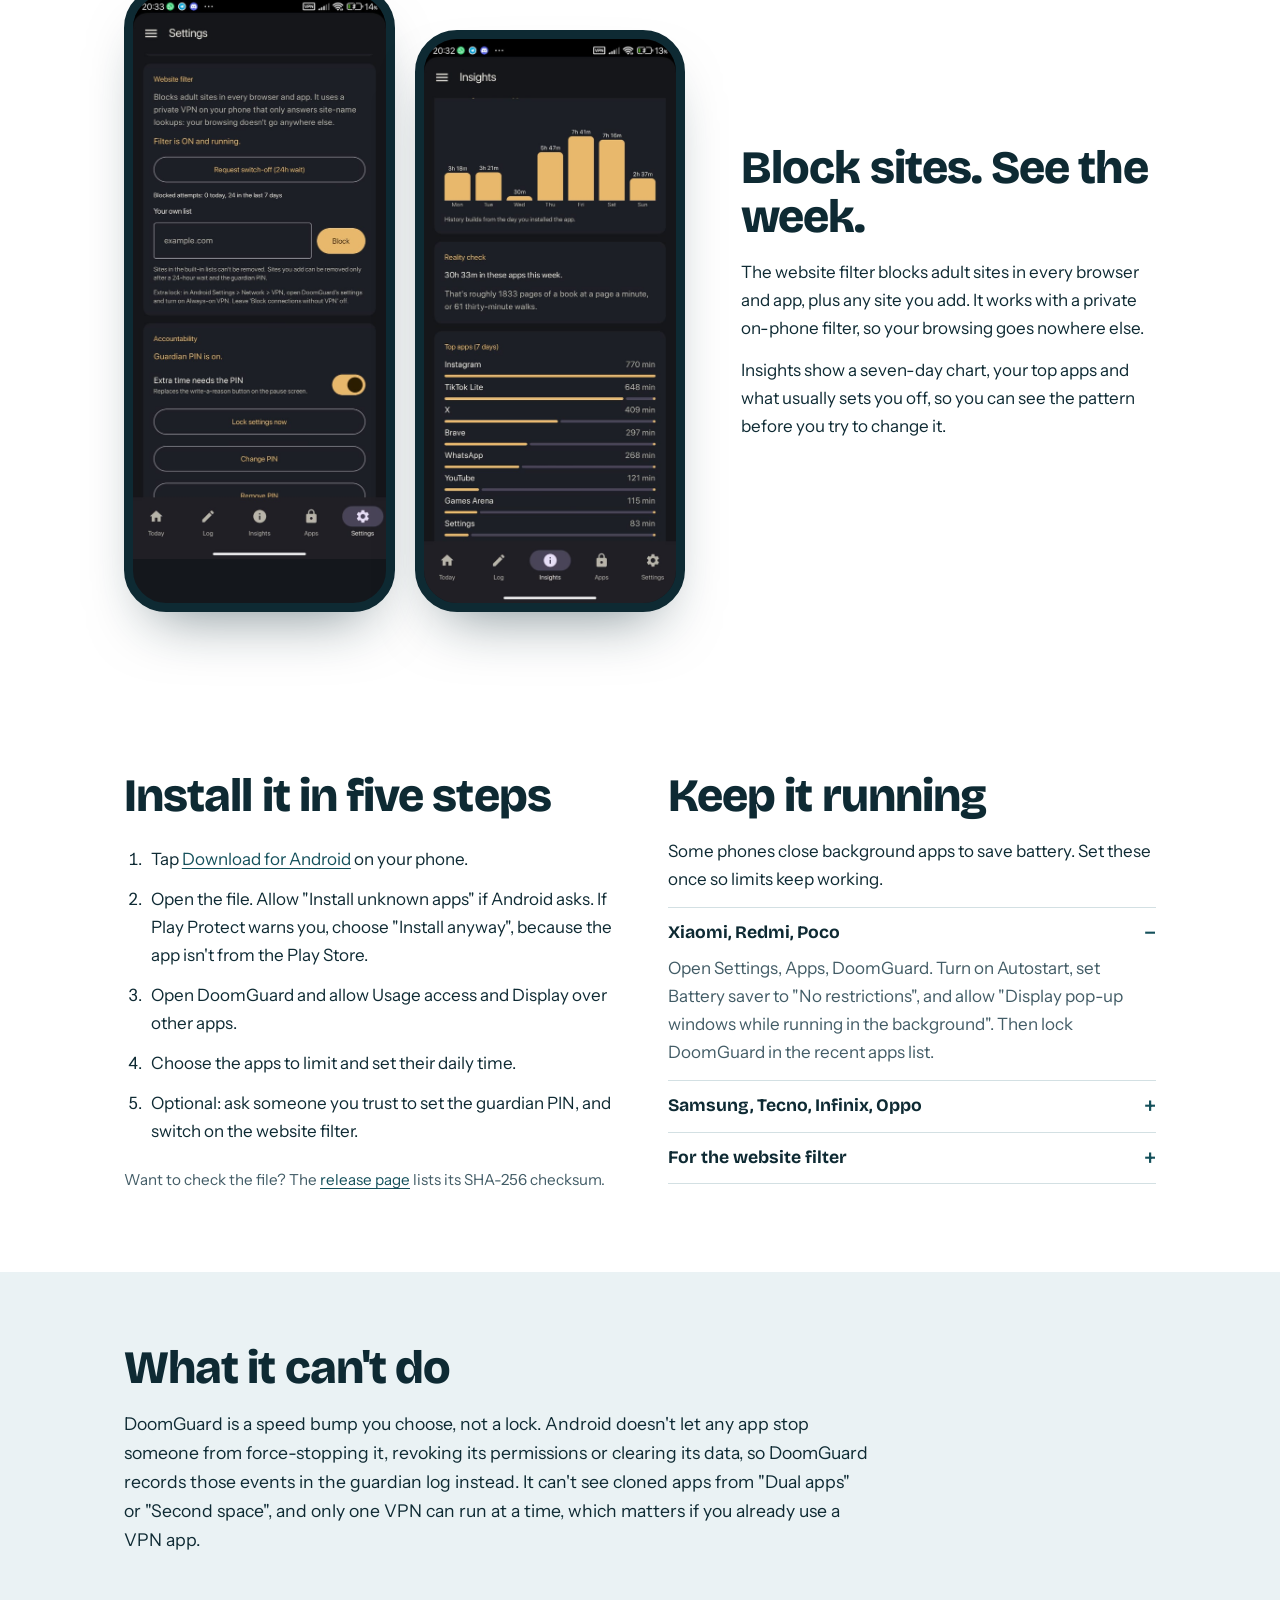
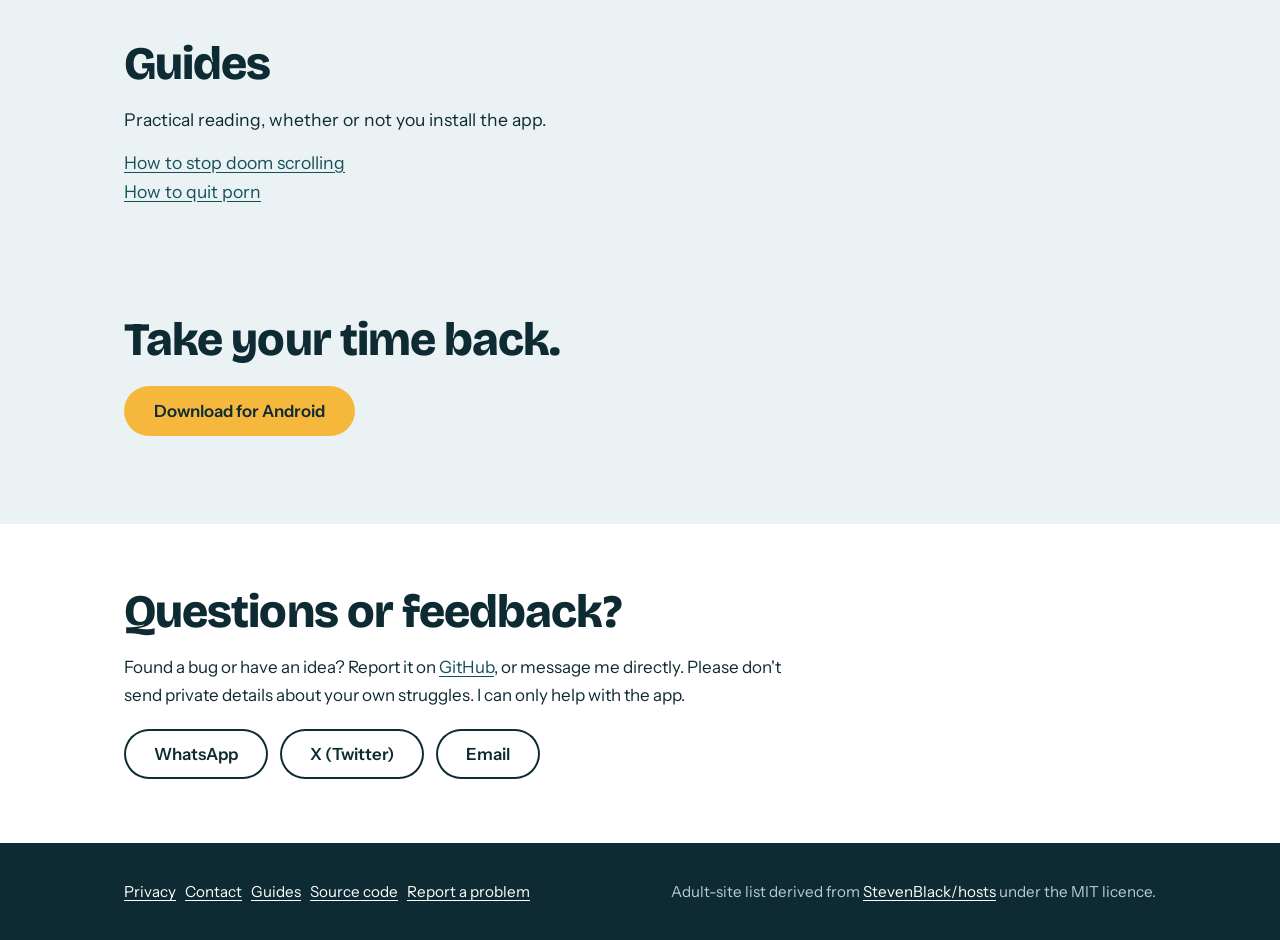
==== commit a63a33c3: "DoomGuard 1.1: simpler Today and Insights, update check, no quotes, backups or emergency exit" ====
--- a/docs/index.html
+++ b/docs/index.html
@@ -117,6 +117,8 @@
 .limits{padding:72px 0}
 .limits p{font-size:1.1rem}
 .cta{padding:24px 0 88px;text-align:left}
+.contact{background:var(--white);padding:64px 0}
+.contact .actions{margin-top:20px}
 .cta h2{margin-bottom:22px}
 footer{background:var(--ink);color:#b9ccd2;padding:36px 0;font-size:.95rem}
 footer a{color:#fff}
@@ -174,7 +176,7 @@
         <figcaption><h3>Choose your apps</h3><p>Turn on the ones you want limited and set minutes per day, with different limits for weekends.</p></figcaption>
       </figure>
       <figure>
-        <div class="phone"><img src="screenshots/today.png" alt="Today screen with a quote and a focus session" loading="lazy"></div>
+        <div class="phone"><img src="screenshots/today.png" alt="Today screen with a focus session" loading="lazy"></div>
         <figcaption><h3>Go about your day</h3><p>Start a focus session, or glance at where your time went. A warning arrives before you hit the limit.</p></figcaption>
       </figure>
       <figure>
@@ -204,7 +206,6 @@
       <ul>
         <li>Overrides and permission changes are written to a log you can read.</li>
         <li>Optional uninstall protection stops the app being removed on a whim.</li>
-        <li>A few emergency exits a day, for calls and things that can't wait.</li>
       </ul>
     </div>
   </div>
@@ -257,6 +258,14 @@
   </div>
 </section>
 
+<section class="limits" style="padding-top:0">
+  <div class="wrap">
+    <h2>Guides</h2>
+    <p>Practical reading, whether or not you install the app.</p>
+    <p><a href="guides/how-to-stop-doom-scrolling.html">How to stop doom scrolling</a><br><a href="guides/how-to-quit-porn.html">How to quit porn</a></p>
+  </div>
+</section>
+
 <section class="cta">
   <div class="wrap">
     <h2>Take your time back.</h2>
@@ -265,9 +274,24 @@
 </section>
 </main>
 
+<section class="contact" id="contact">
+  <div class="wrap">
+    <h2>Questions or feedback?</h2>
+    <p>Found a bug or have an idea? Report it on <a href="https://github.com/kaigaisivan/DoomGuard/issues">GitHub</a>, or message me directly. Please don't send private details about your own struggles. I can only help with the app.</p>
+    <div class="actions">
+      <a class="btn plain" href="https://wa.me/254790129480?text=Hi%20Simon%2C%20I%27m%20writing%20about%20DoomGuard.">WhatsApp</a>
+      <a class="btn plain" href="https://x.com/SimonSivan6">X (Twitter)</a>
+      <a class="btn plain" id="mail" href="#contact">Email</a>
+    </div>
+  </div>
+</section>
+<script>
+(function(){var u="simonmaina2468",d="gmail.com",a=document.getElementById("mail");if(a){a.href="mailto:"+u+"@"+d+"?subject=DoomGuard";}})();
+</script>
+
 <footer>
   <div class="wrap">
-    <p><a href="privacy.html">Privacy</a> &nbsp; <a href="https://github.com/kaigaisivan/DoomGuard">Source code</a> &nbsp; <a href="https://github.com/kaigaisivan/DoomGuard/issues">Report a problem</a></p>
+    <p><a href="privacy.html">Privacy</a> &nbsp; <a href="#contact">Contact</a> &nbsp; <a href="guides/how-to-stop-doom-scrolling.html">Guides</a> &nbsp; <a href="https://github.com/kaigaisivan/DoomGuard">Source code</a> &nbsp; <a href="https://github.com/kaigaisivan/DoomGuard/issues">Report a problem</a></p>
     <p>Adult-site list derived from <a href="https://github.com/StevenBlack/hosts">StevenBlack/hosts</a> under the MIT licence.</p>
   </div>
 </footer>
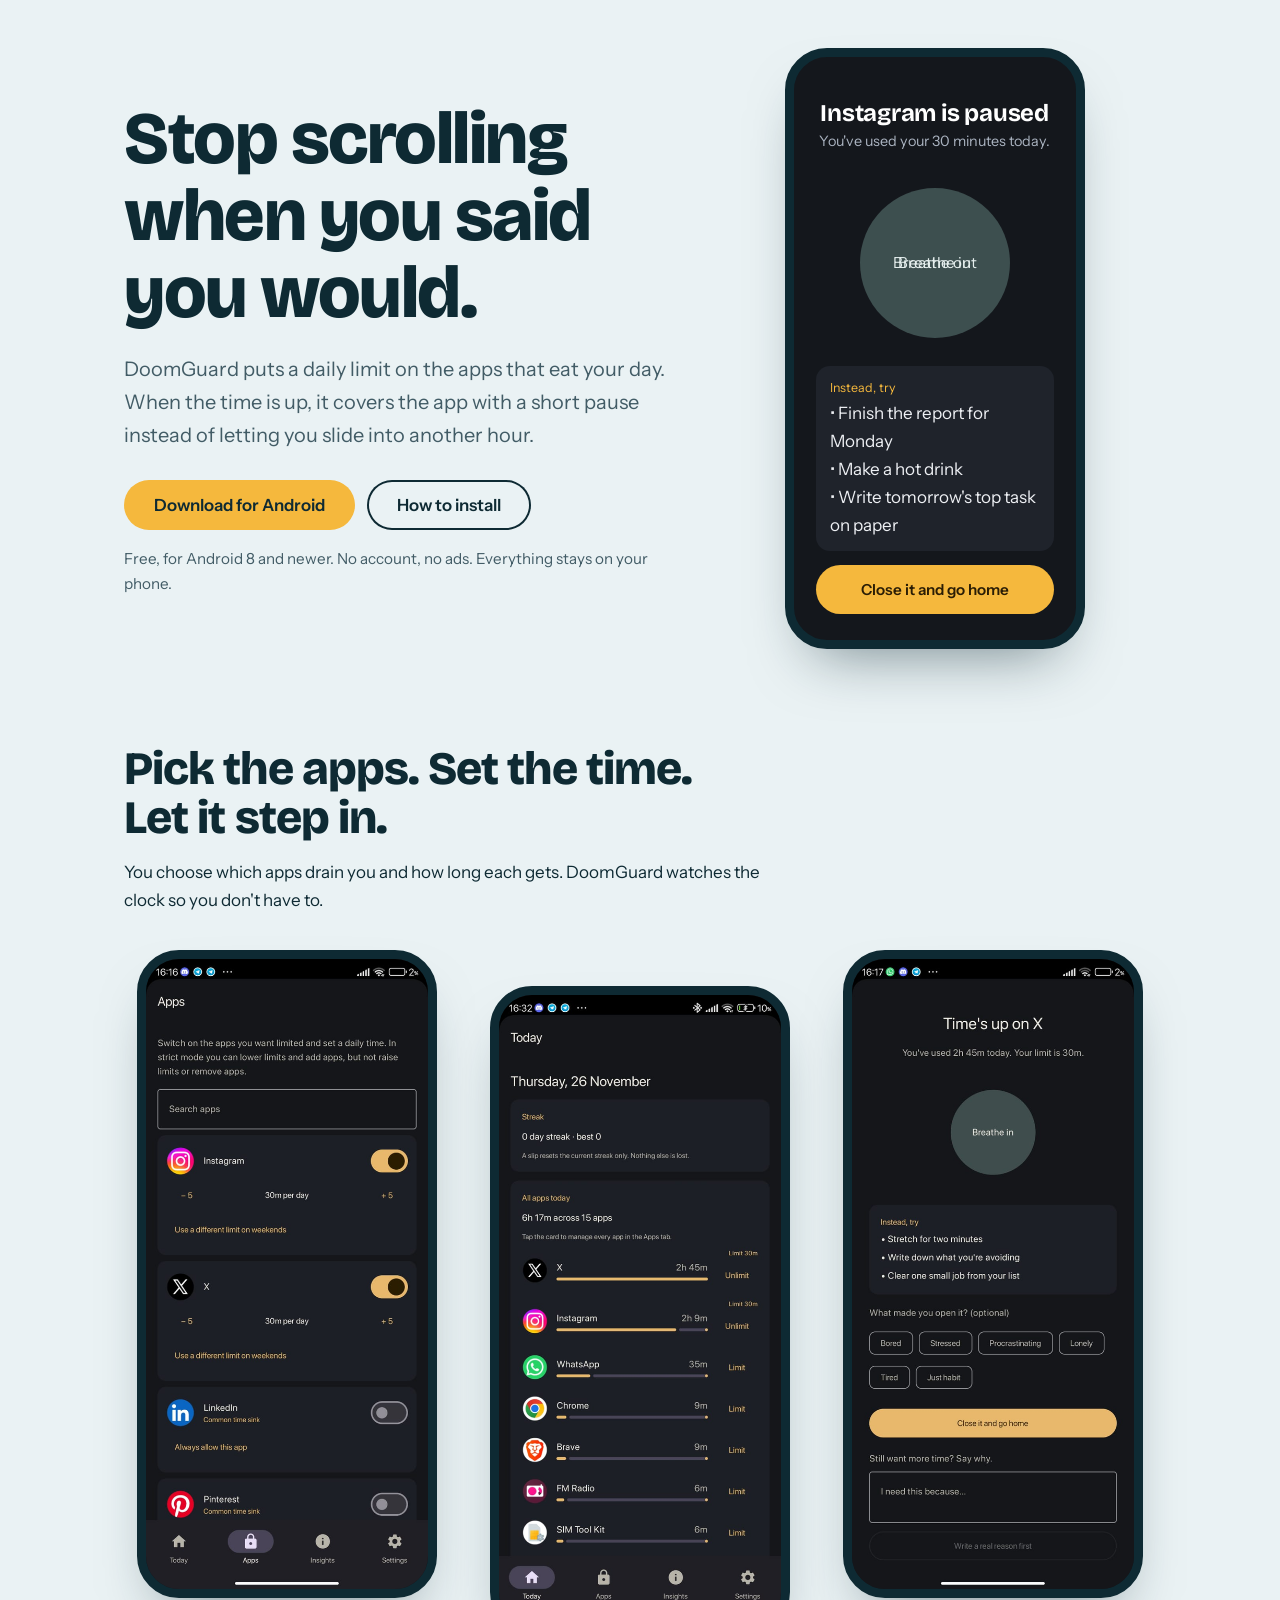
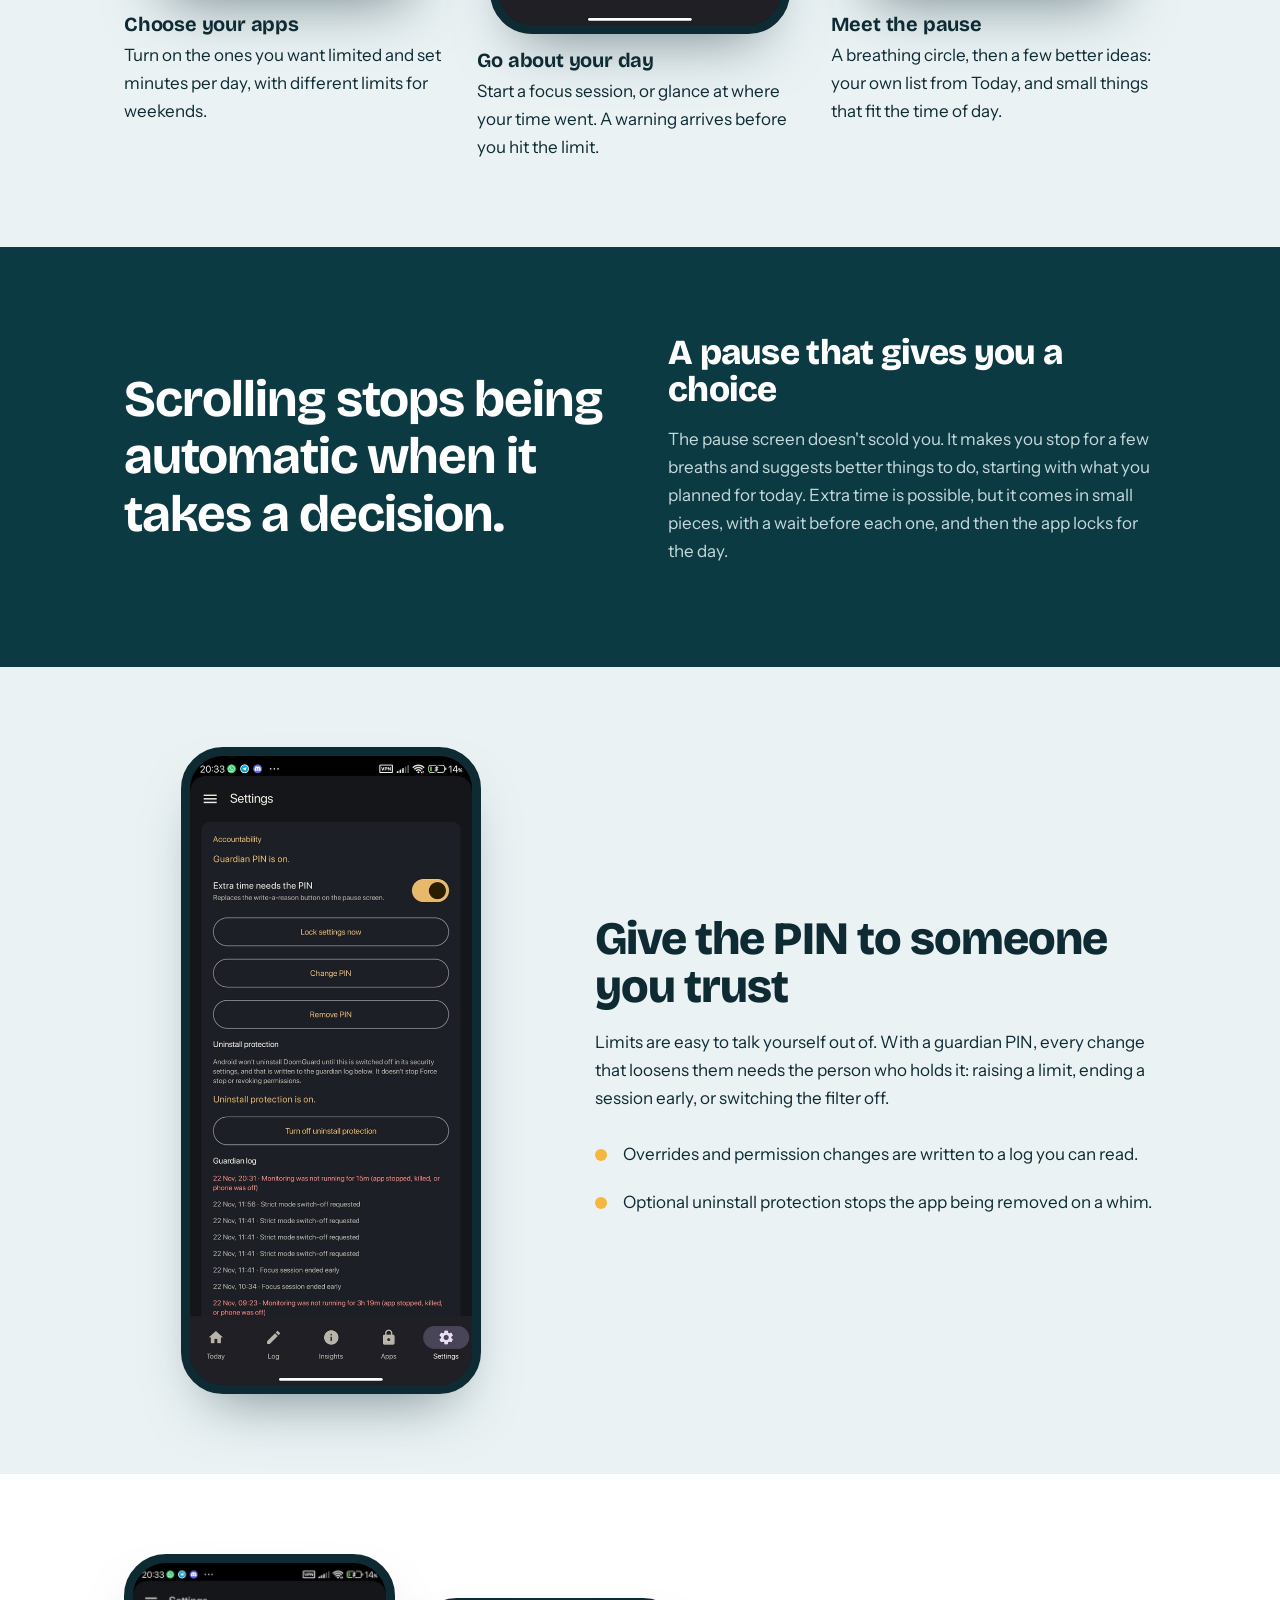
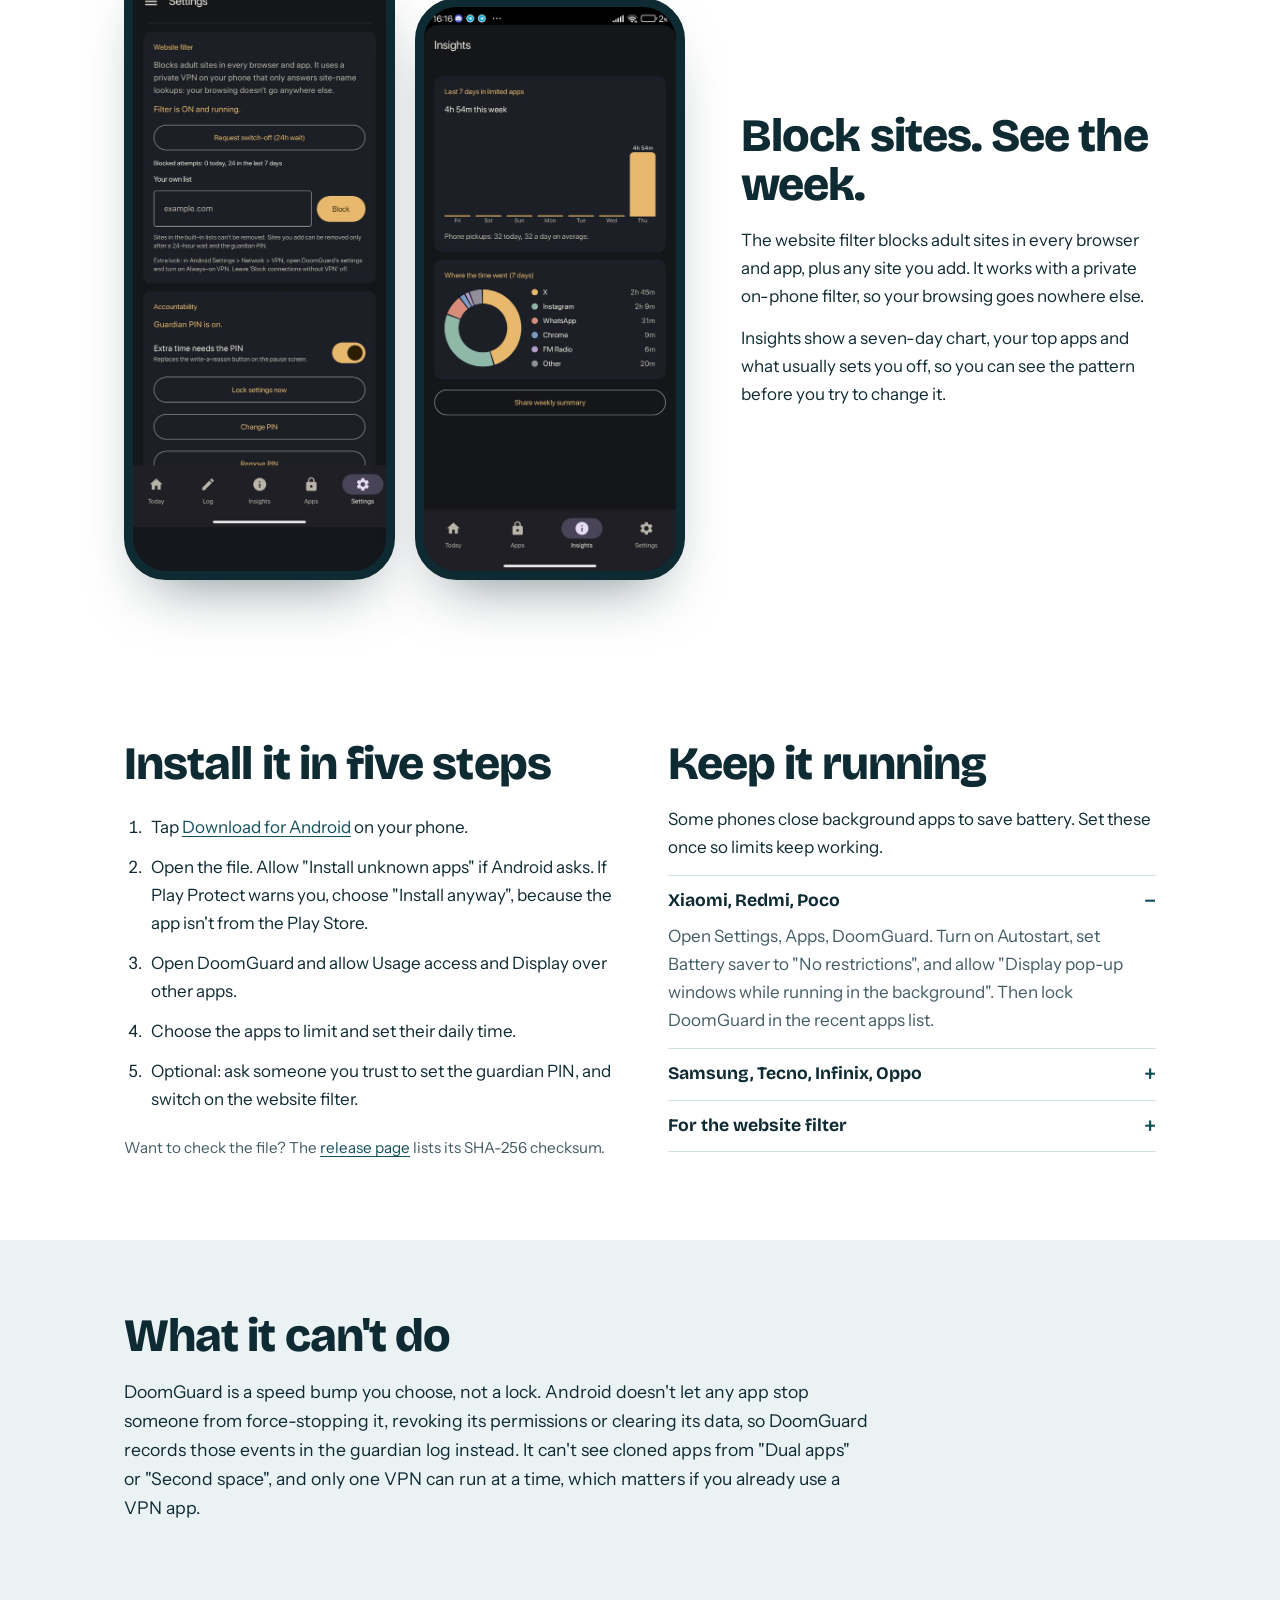
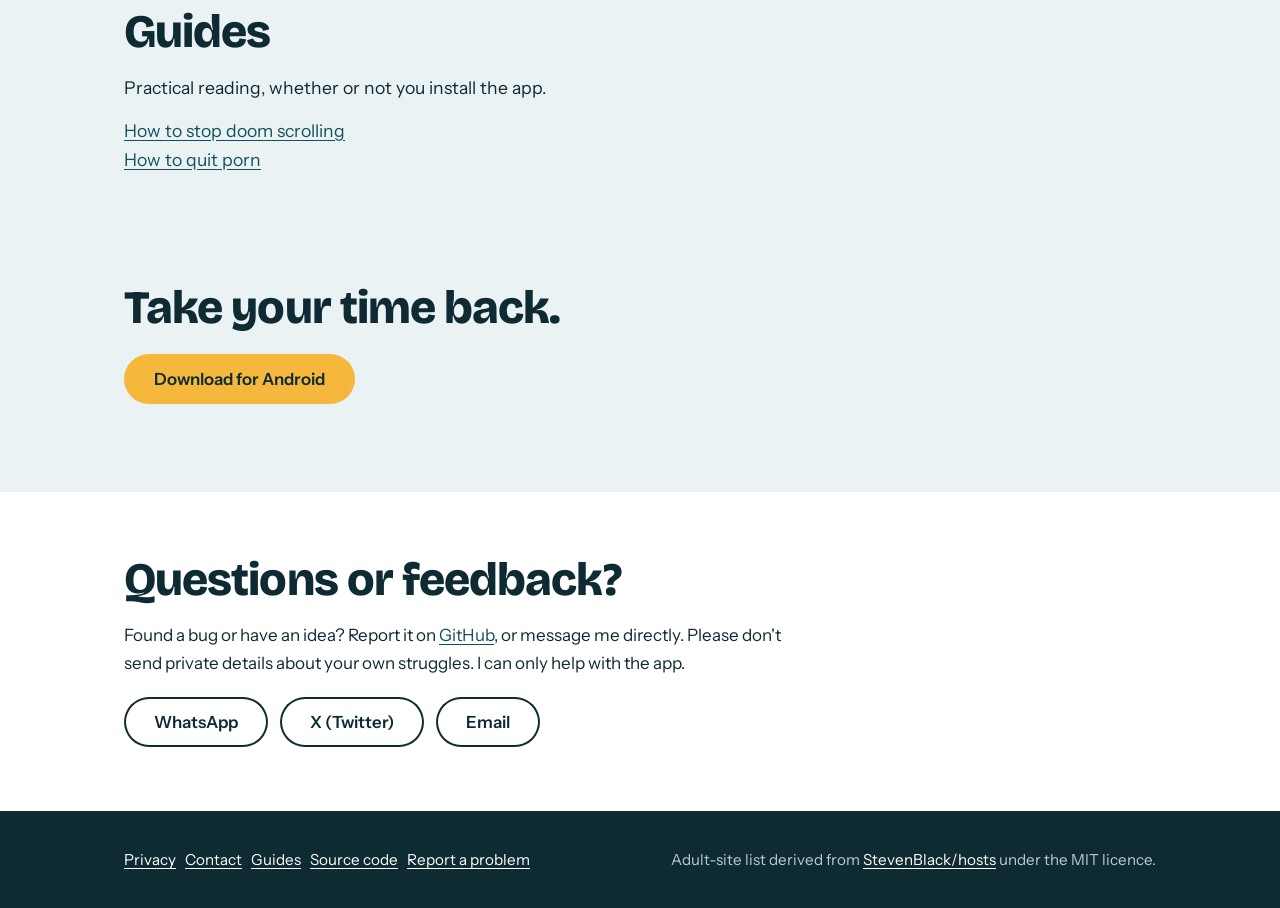
==== commit 73cdd735: "Update site and screenshots for 1.1" ====
--- a/docs/index.html
+++ b/docs/index.html
@@ -65,8 +65,6 @@
 @keyframes breathe{0%,100%{transform:scale(.72)}50%{transform:scale(1)}}
 @keyframes fadeIn{0%,45%{opacity:1}50%,95%{opacity:0}100%{opacity:1}}
 @keyframes fadeOut{0%,45%{opacity:0}50%,95%{opacity:1}100%{opacity:0}}
-.live blockquote{margin:0 0 20px;font:italic 1.02rem/1.5 Georgia,"Times New Roman",serif;color:#f2f4f8}
-.live blockquote cite{display:block;margin-top:8px;font:normal .85rem var(--body);color:var(--sun)}
 .live .try{width:100%;background:#1f232b;border-radius:14px;padding:12px 14px;text-align:left;margin-bottom:14px}
 .live .try small{display:block;color:var(--sun);font-size:.78rem}
 .live .go{width:100%;background:var(--sun);color:#2a1d05;font-weight:600;border-radius:999px;padding:12px;font-size:.95rem}
@@ -84,8 +82,7 @@
 /* One loud band */
 .band{background:var(--teal-deep);color:#e9f2f3;padding:88px 0}
 .band .wrap{display:grid;grid-template-columns:1fr 1fr;gap:56px;align-items:center}
-.band blockquote{margin:0;font:700 clamp(2rem,4.6vw,3.2rem)/1.12 var(--display);letter-spacing:-.02em;color:#fff}
-.band blockquote cite{display:block;margin-top:18px;font:500 1rem var(--body);letter-spacing:0;color:var(--sun)}
+.band .big{margin:0;font:700 clamp(2rem,4.6vw,3.2rem)/1.12 var(--display);letter-spacing:-.02em;color:#fff}
 .band p{color:#c6dadd}
 .band h2{color:#fff;font-size:clamp(1.6rem,3.4vw,2.2rem)}
 
@@ -150,13 +147,12 @@
       <p class="fine">Free, for Android 8 and newer. No account, no ads. Everything stays on your phone.</p>
     </div>
 
-    <div class="phone" role="img" aria-label="The DoomGuard pause screen: a breathing circle, a quote and a button to close the app">
+    <div class="phone" role="img" aria-label="The DoomGuard pause screen: a breathing circle, a few better ideas and a button to close the app">
       <div class="live">
         <h2>Instagram is paused</h2>
         <p class="sub">You've used your 30 minutes today.</p>
         <div class="ring"><span class="in">Breathe in</span><span class="out">Breathe out</span></div>
-        <blockquote>“While we are postponing, life speeds by.”<cite>Seneca</cite></blockquote>
-        <div class="try"><small>Instead, try</small>Write down what you're avoiding</div>
+        <div class="try"><small>Instead, try</small>• Finish the report for Monday<br>• Make a hot drink<br>• Write tomorrow's top task on paper</div>
         <div class="go">Close it and go home</div>
       </div>
     </div>
@@ -181,7 +177,7 @@
       </figure>
       <figure>
         <div class="phone"><img src="screenshots/pause.png" alt="Pause screen shown over a locked app" loading="lazy"></div>
-        <figcaption><h3>Meet the pause</h3><p>A breathing circle, a thought about the choice you're making, and something better to do.</p></figcaption>
+        <figcaption><h3>Meet the pause</h3><p>A breathing circle, then a few better ideas: your own list from Today, and small things that fit the time of day.</p></figcaption>
       </figure>
     </div>
   </div>
@@ -189,10 +185,10 @@
 
 <section class="band">
   <div class="wrap">
-    <blockquote>“How we spend our days is, of course, how we spend our lives.”<cite>Annie Dillard</cite></blockquote>
-    <div>
-      <h2>A pause built to make you think</h2>
-      <p>Every pause screen shows a line chosen to question the habit, not to scold you. Extra time is possible, but it comes in small pieces, with a wait before each one, and then the app locks for the day.</p>
+    <p class="big">Scrolling stops being automatic when it takes a decision.</p>
+    <div>
+      <h2>A pause that gives you a choice</h2>
+      <p>The pause screen doesn't scold you. It makes you stop for a few breaths and suggests better things to do, starting with what you planned for today. Extra time is possible, but it comes in small pieces, with a wait before each one, and then the app locks for the day.</p>
     </div>
   </div>
 </section>
